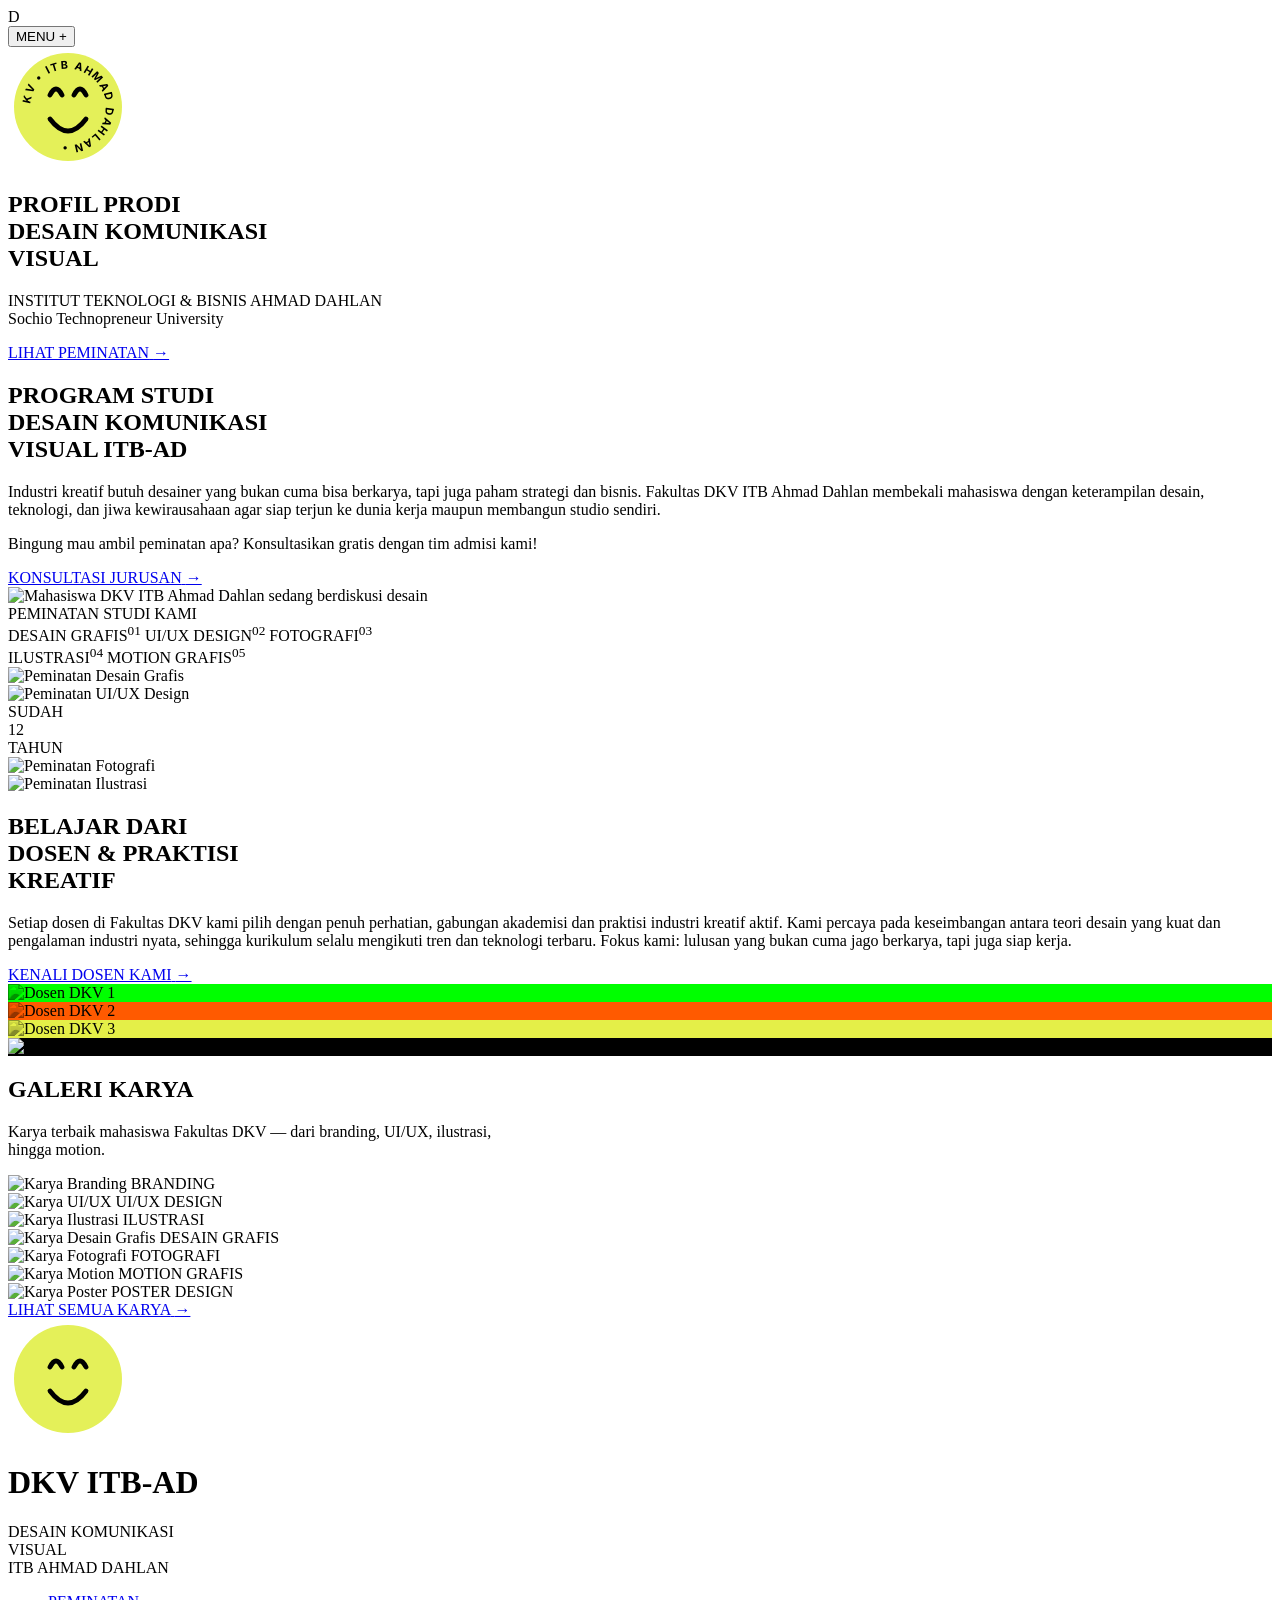
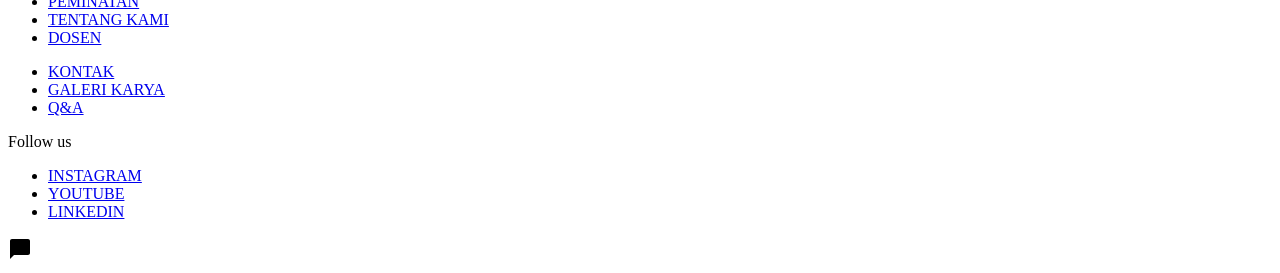
==== index.html @ f3ae0e92 "index.html" ====
<!DOCTYPE html>
<html lang="id">
<head>
  <meta charset="UTF-8">
  <meta name="viewport" content="width=device-width, initial-scale=1.0">
  <title>Fakultas DKV - ITB Ahmad Dahlan</title>
  <link rel="preconnect" href="https://fonts.googleapis.com">
  <link rel="preconnect" href="https://fonts.gstatic.com" crossorigin>
  <link href="https://fonts.googleapis.com/css2?family=Anton&family=Inter:wght@400;500;600;700&display=swap" rel="stylesheet">
  <link rel="stylesheet" href="style.css">
</head>
<body>

  <!-- NAVIGATION -->
  <nav class="nav">
    <div class="logo">
      <a href="index.html" class="r-mark" style="text-decoration:none;color:inherit;">D</a>
    </div>
    <button class="menu-btn">MENU +</button>
  </nav>
  

  <!-- HERO SECTION -->
  <section class="hero dark-bg">
    <div class="container relative">
      <!-- Spinning Badge -->
      <div class="badge-spin">
        <svg viewBox="0 0 100 100" width="120" height="120">
          <circle cx="50" cy="50" r="45" fill="#E4F059" />
          <path d="M 35 40 Q 40 30 45 40 M 65 40 Q 60 30 55 40 M 35 60 Q 50 80 65 60" stroke="#000" stroke-width="4" fill="none" stroke-linecap="round"/>
          <text x="50" y="50" font-size="9" text-anchor="middle" dominant-baseline="central" fill="#000" style="font-family: 'Inter'; font-weight: bold; letter-spacing: 2px;">
            <textPath href="#circlePath">FAKULTAS DKV • ITB AHMAD DAHLAN • </textPath>
          </text>
          <defs>
            <path id="circlePath" d="M 50, 50 m -35, 0 a 35,35 0 1,1 70,0 a 35,35 0 1,1 -70,0" />
          </defs>
        </svg>
      </div>

      <h1 class="hero-title">
        PROFIL PRODI<br>
        DESAIN KOMUNIKASI<br>
        <span class="outline-text">VISUAL</span>
      </h1>
      <p class="hero-subtitle">
        INSTITUT TEKNOLOGI &amp; BISNIS AHMAD DAHLAN<br>
        Sochio Technopreneur University
      </p>

      <a href="paket_layanan.html" class="btn btn-pill btn-orange mt-4">
        <span class="btn-text">LIHAT PEMINATAN</span>
        <span class="btn-icon">→</span>
      </a>
    </div>
  </section>

  <!-- ABOUT SECTION -->
  <section class="about light-bg">
    <div class="container grid-2">
      <div class="about-content">
        <h2 class="section-title">
          PROGRAM STUDI <span class="badge-inline"></span><br>
          DESAIN KOMUNIKASI<br>
          <span class="outline-text-dark">VISUAL ITB-AD</span>
        </h2>
        <p class="body-text">
          Industri kreatif butuh desainer yang bukan cuma bisa berkarya, tapi juga paham strategi dan bisnis. Fakultas DKV ITB Ahmad Dahlan membekali mahasiswa dengan keterampilan desain, teknologi, dan jiwa kewirausahaan agar siap terjun ke dunia kerja maupun membangun studio sendiri.
        </p>
        <p class="body-text">
          Bingung mau ambil peminatan apa? Konsultasikan gratis dengan tim admisi kami!
        </p>
        <a href="kontak.html" class="btn btn-pill btn-dark mt-2">
          <span class="btn-text">KONSULTASI JURUSAN</span>
          <span class="btn-icon btn-icon-orange">→</span>
        </a>
      </div>
      <div class="about-image">
        <div class="octagon-mask">
          <img src="https://images.unsplash.com/photo-1517245386807-bb43f82c33c4?ixlib=rb-4.0.3&auto=format&fit=crop&w=1000&q=80" alt="Mahasiswa DKV ITB Ahmad Dahlan sedang berdiskusi desain">
        </div>
      </div>
    </div>
  </section>

  <!-- TRAININGS SECTION -->
  <section class="trainings light-bg">
    <div class="container">
      <div class="eyebrow-center">PEMINATAN STUDI KAMI</div>
      <div class="typographic-cluster">
        <span class="word black">DESAIN GRAFIS<sup>01</sup></span>
        <span class="word grey">UI/UX DESIGN<sup>02</sup></span>
        <span class="word grey">FOTOGRAFI<sup>03</sup></span><br>
        <span class="word grey">ILUSTRASI<sup>04</sup></span>
        <span class="word grey">MOTION GRAFIS<sup>05</sup></span>
      </div>
      
      <div class="image-grid mt-4">
        <div class="img-card"><img src="https://images.unsplash.com/photo-1626785774573-4b799315345d?ixlib=rb-4.0.3&auto=format&fit=crop&w=600&q=80" alt="Peminatan Desain Grafis"></div>
        <div class="img-card"><img src="https://images.unsplash.com/photo-1559028012-481c04fa702d?ixlib=rb-4.0.3&auto=format&fit=crop&w=600&q=80" alt="Peminatan UI/UX Design"></div>
        <div class="img-card date-card">
          <div class="date-badge">SUDAH<br><span>12</span><br>TAHUN</div>
          <img src="https://images.unsplash.com/photo-1554048612-b6a482bc67e5?ixlib=rb-4.0.3&auto=format&fit=crop&w=600&q=80" alt="Peminatan Fotografi">
        </div>
        <div class="img-card"><img src="https://images.unsplash.com/photo-1561070791-2526d30994b5?ixlib=rb-4.0.3&auto=format&fit=crop&w=600&q=80" alt="Peminatan Ilustrasi"></div>
      </div>
    </div>
  </section>

  <!-- TEAM SECTION -->
  <section class="team light-bg pt-0">
    <div class="container grid-2 align-start mb-4">
      <h2 class="section-title massive">BELAJAR DARI<br>DOSEN & PRAKTISI<br>KREATIF</h2>
      <div class="team-text">
        <p class="body-text">
          Setiap dosen di Fakultas DKV kami pilih dengan penuh perhatian, gabungan akademisi dan praktisi industri kreatif aktif. Kami percaya pada keseimbangan antara teori desain yang kuat dan pengalaman industri nyata, sehingga kurikulum selalu mengikuti tren dan teknologi terbaru. Fokus kami: lulusan yang bukan cuma jago berkarya, tapi juga siap kerja.
        </p>
        <a href="tim.html" class="btn btn-pill btn-dark">
          <span class="btn-text">KENALI DOSEN KAMI</span>
          <span class="btn-icon btn-icon-orange">→</span>
        </a>
      </div>
    </div>
    
    <div class="team-grid">
      <div class="team-member" style="background-color: #00FF00;"><img src="https://images.unsplash.com/photo-1580489944761-15a19d654956?ixlib=rb-4.0.3&auto=format&fit=crop&w=500&q=80" style="mix-blend-mode: multiply; filter: grayscale(100%);" alt="Dosen DKV 1"></div>
      <div class="team-member" style="background-color: #FF5A00;"><img src="https://images.unsplash.com/photo-1573497019940-1c28c88b4f3e?ixlib=rb-4.0.3&auto=format&fit=crop&w=500&q=80" style="mix-blend-mode: multiply; filter: grayscale(100%);" alt="Dosen DKV 2"></div>
      <div class="team-member" style="background-color: #dfec24d5;"><img src="https://images.unsplash.com/photo-1580489944761-15a19d654956?ixlib=rb-4.0.3&auto=format&fit=crop&w=500&q=80&flip=h" style="mix-blend-mode: multiply; filter: grayscale(100%);" alt="Dosen DKV 3"></div>
      <div class="team-member" style="background-color: #000000;"><img src="https://images.unsplash.com/photo-1544005313-94ddf0286df2?ixlib=rb-4.0.3&auto=format&fit=crop&w=500&q=80" alt="Dosen DKV 4"></div>
    </div>
  </section>

  <!-- GALLERY SECTION -->
  <section class="gallery dark-bg pt-0">
    <div class="container">
      <h2 class="section-title massive text-center">GALERI <span class="outline-text">KARYA</span></h2>
      <p class="body-text text-center mx-auto mt-2" style="color: var(--grey-text); max-width: 520px;">
        Karya terbaik mahasiswa Fakultas DKV — dari branding, UI/UX, ilustrasi, hingga motion.
      </p>

      <div class="gallery-grid">
        <!-- Card 1 - Large -->
        <article class="gallery-card gallery-card--large">
          <img src="https://images.unsplash.com/photo-1561070791-2526d30994b5?ixlib=rb-4.0.3&auto=format&fit=crop&w=1000&q=80" alt="Karya Branding">
          <span class="gallery-badge">BRANDING</span>
        </article>

        <!-- Card 2 -->
        <article class="gallery-card">
          <img src="https://images.unsplash.com/photo-1559028012-481c04fa702d?ixlib=rb-4.0.3&auto=format&fit=crop&w=800&q=80" alt="Karya UI/UX">
          <span class="gallery-badge">UI/UX DESIGN</span>
        </article>

        <!-- Card 3 - Tall -->
        <article class="gallery-card gallery-card--tall">
          <img src="https://images.unsplash.com/photo-1618005182384-a83a8bd57fbe?ixlib=rb-4.0.3&auto=format&fit=crop&w=800&q=80" alt="Karya Ilustrasi">
          <span class="gallery-badge">ILUSTRASI</span>
        </article>

        <!-- Card 4 -->
        <article class="gallery-card">
          <img src="https://images.unsplash.com/photo-1626785774573-4b799315345d?ixlib=rb-4.0.3&auto=format&fit=crop&w=800&q=80" alt="Karya Desain Grafis">
          <span class="gallery-badge">DESAIN GRAFIS</span>
        </article>

        <!-- Card 5 - Wide -->
        <article class="gallery-card gallery-card--wide">
          <img src="https://images.unsplash.com/photo-1554048612-b6a482bc67e5?ixlib=rb-4.0.3&auto=format&fit=crop&w=1200&q=80" alt="Karya Fotografi">
          <span class="gallery-badge">FOTOGRAFI</span>
        </article>

        <!-- Card 6 -->
        <article class="gallery-card">
          <img src="https://images.unsplash.com/photo-1611532736597-de2d4265fba3?ixlib=rb-4.0.3&auto=format&fit=crop&w=800&q=80" alt="Karya Motion">
          <span class="gallery-badge">MOTION GRAFIS</span>
        </article>

        <!-- Card 7 -->
        <article class="gallery-card">
          <img src="https://images.unsplash.com/photo-1586717791821-3f44a563fa4c?ixlib=rb-4.0.3&auto=format&fit=crop&w=800&q=80" alt="Karya Poster">
          <span class="gallery-badge">POSTER DESIGN</span>
        </article>
      </div>

      <div class="text-center mt-4">
        <a href="galeri.html" class="btn btn-pill btn-orange">
          <span class="btn-text">LIHAT SEMUA KARYA</span>
          <span class="btn-icon">→</span>
        </a>
      </div>
    </div>
  </section>

  <!-- FOOTER -->
  <footer class="footer mesh-bg">
    <div class="container relative">
      <div class="badge-spin badge-footer">
        <svg viewBox="0 0 100 100" width="120" height="120">
          <circle cx="50" cy="50" r="45" fill="#E4F059" />
          <path d="M 35 40 Q 40 30 45 40 M 65 40 Q 60 30 55 40 M 35 60 Q 50 80 65 60" stroke="#000" stroke-width="4" fill="none" stroke-linecap="round"/>
        </svg>
      </div>
      <h1 class="footer-title">DKV ITB-AD</h1>
      
      <div class="footer-grid mt-4">
        <div>
          <div class="footer-brand">DESAIN KOMUNIKASI<br>VISUAL<br>ITB AHMAD DAHLAN</div>
        </div>
        <div>
          <ul class="footer-links">
            <li><a href="paket_layanan.html">PEMINATAN</a></li>
            <li><a href="tentang_kami.html">TENTANG KAMI</a></li>
            <li><a href="tim.html">DOSEN</a></li>
          </ul>
        </div>
        <div>
          <ul class="footer-links">
            <li><a href="kontak.html">KONTAK</a></li>
            <li><a href="galeri.html">GALERI KARYA</a></li>
            <li><a href="paket_layanan.html">Q&amp;A</a></li>
          </ul>
        </div>
        <div>
          <div class="footer-social-label">Follow us</div>
          <ul class="footer-links">
            <li><a href="https://instagram.com" target="_blank" rel="noopener">INSTAGRAM</a></li>
            <li><a href="https://youtube.com" target="_blank" rel="noopener">YOUTUBE</a></li>
            <li><a href="https://linkedin.com" target="_blank" rel="noopener">LINKEDIN</a></li>
          </ul>
        </div>
      </div>
    </div>
  </footer>

  <!-- Floating Chat Button -->
  <div class="chat-btn">
    <svg viewBox="0 0 24 24" width="24" height="24" fill="currentColor"><path d="M20 2H4C2.9 2 2 2.9 2 4V22L6 18H20C21.1 18 22 17.1 22 16V4C22 2.9 21.1 2 20 2Z"/></svg>
  </div>

  <script src="script.js"></script>
</body>
</html>
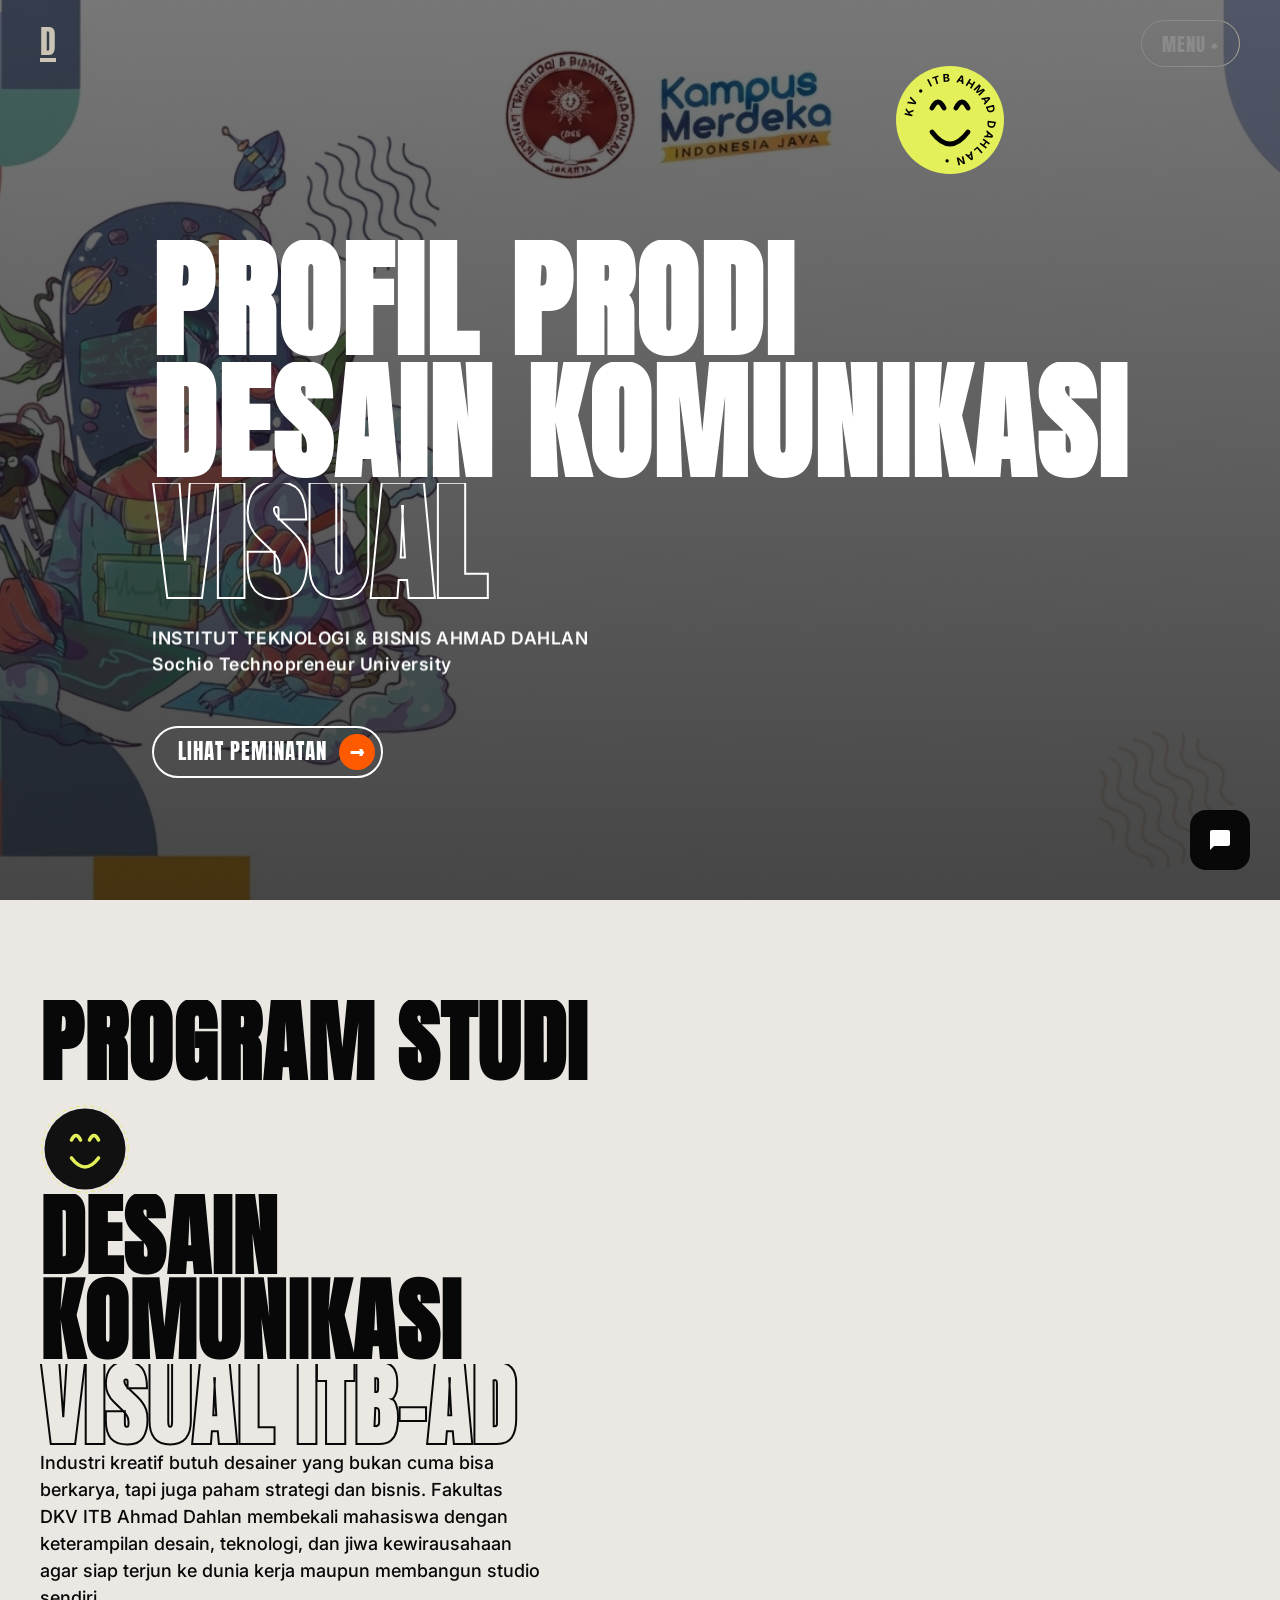
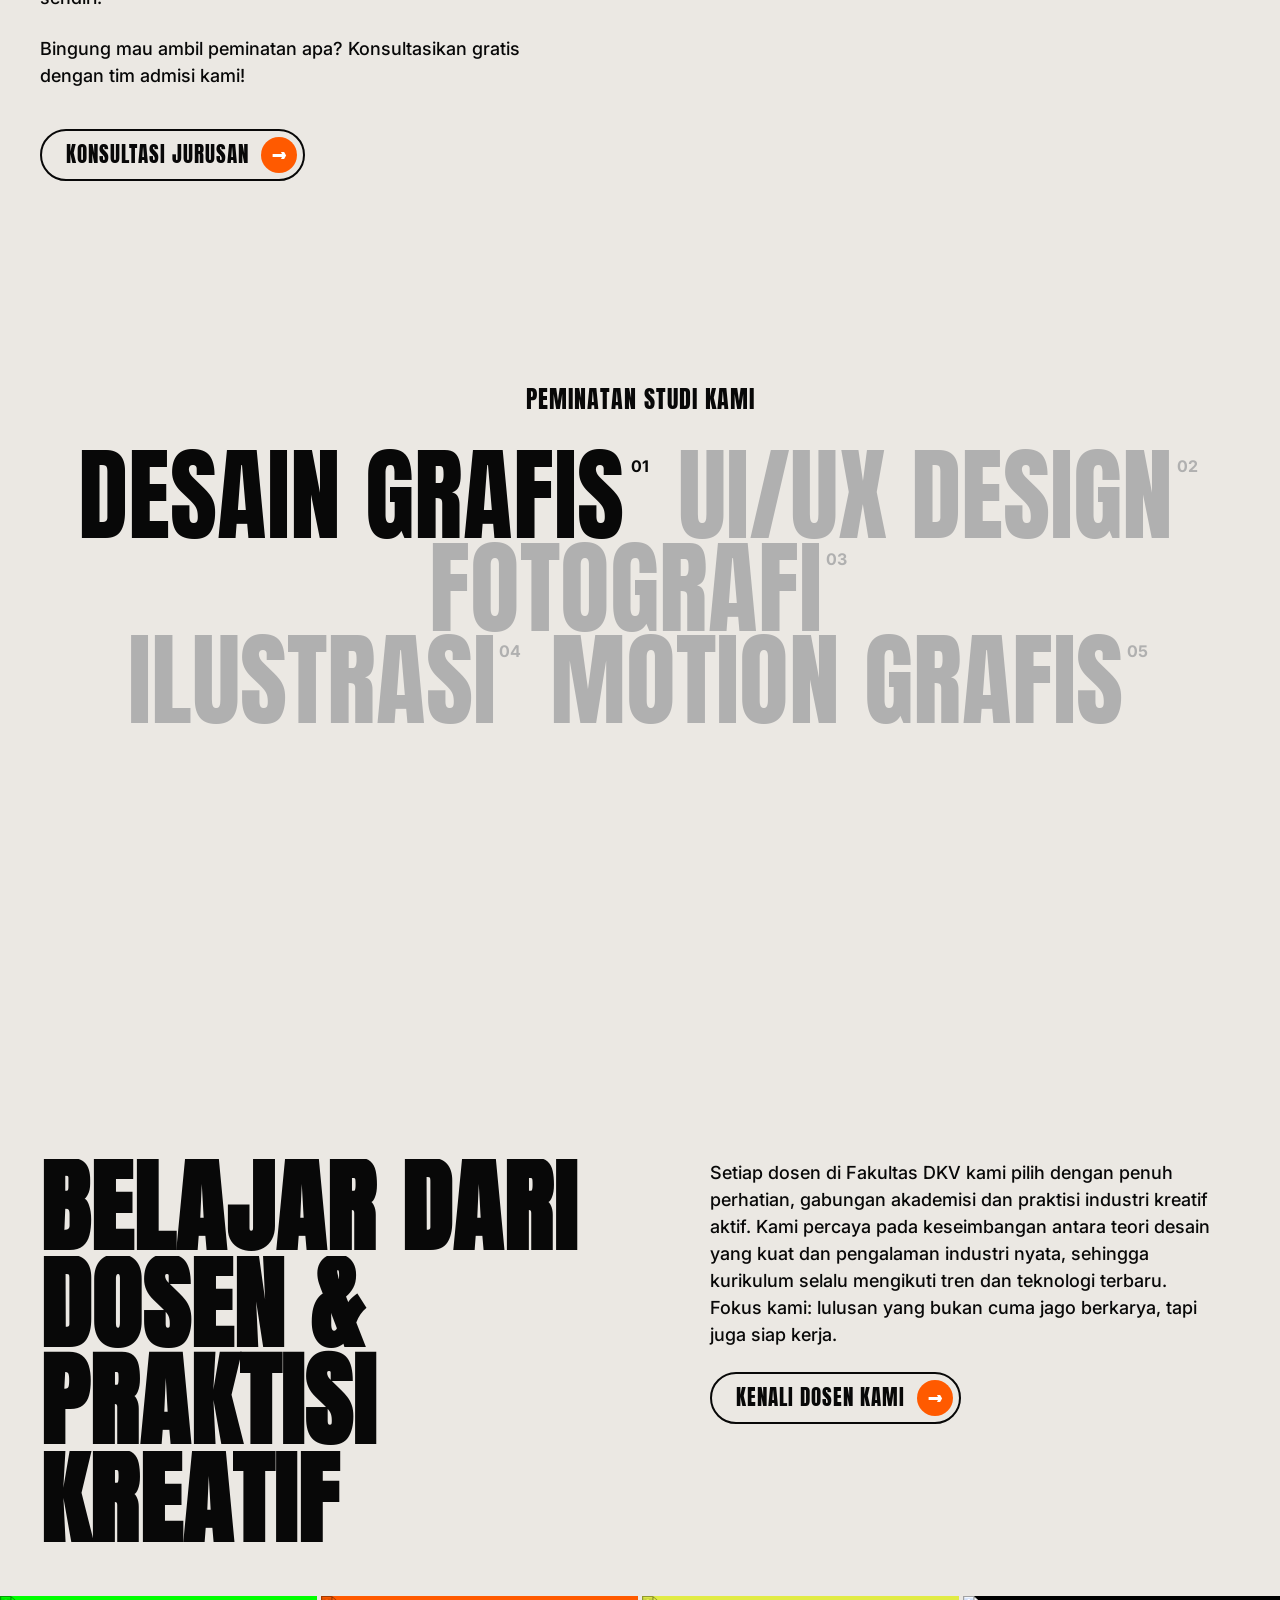
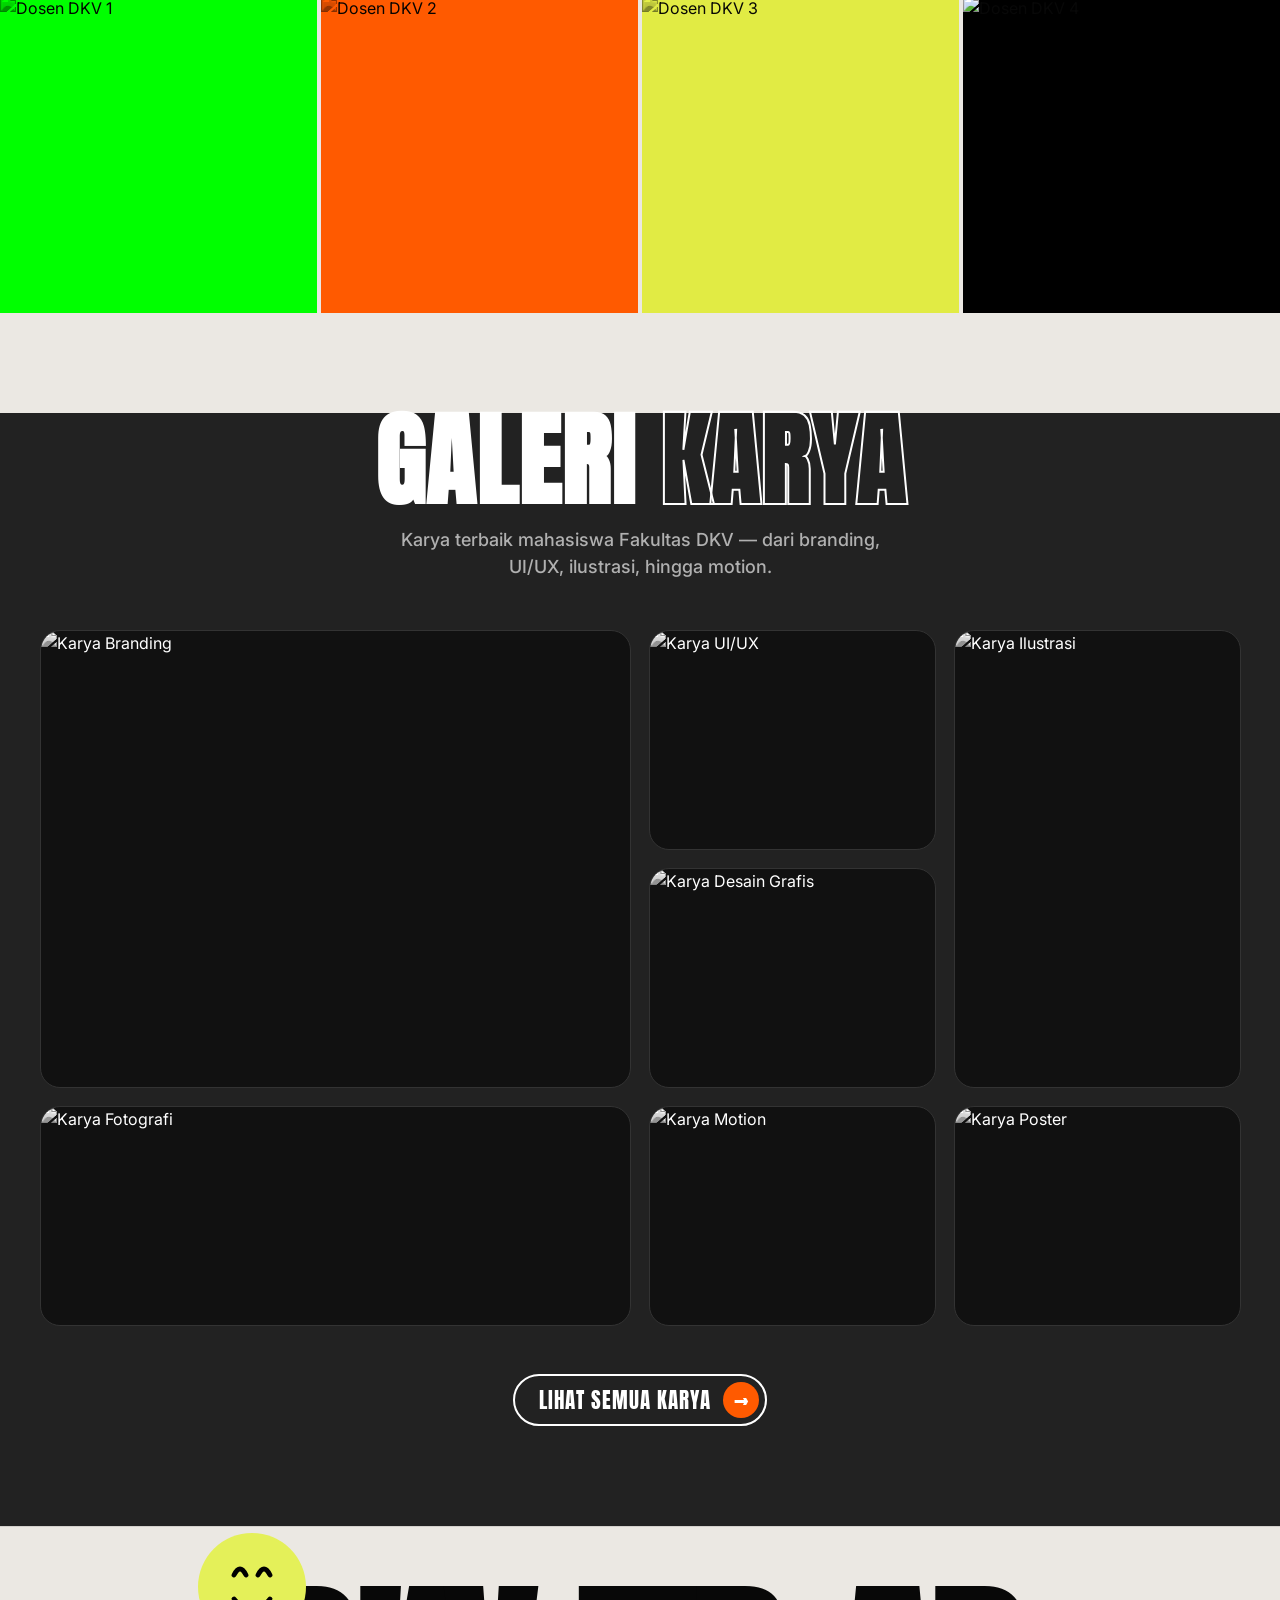
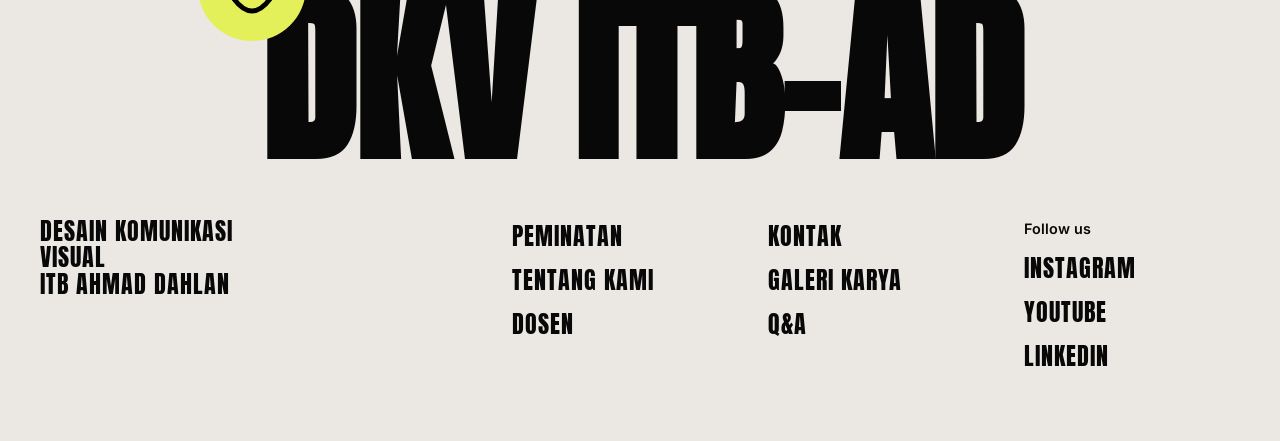
==== commit f89ed7b5: "index.html" ====
--- a/index.html
+++ b/index.html
@@ -38,10 +38,10 @@
       </div>
 
       <h1 class="hero-title">
-        PROFIL PRODI<br>
-        DESAIN KOMUNIKASI<br>
-        <span class="outline-text">VISUAL</span>
-      </h1>
+    PROFIL PRODI<br>
+    DESAIN KOMUNIKASI<br>
+    <span class="outline-text">VISUAL</span>
+</h1>
       <p class="hero-subtitle">
         INSTITUT TEKNOLOGI &amp; BISNIS AHMAD DAHLAN<br>
         Sochio Technopreneur University
--- a/style.css
+++ b/style.css
@@ -0,0 +1,500 @@
+/* ==========================================================================
+   CSS VARIABLES & RESET
+   ========================================================================== */
+:root {
+  --bg-light: #EBE8E3;
+  --bg-dark: #222222;
+  --black: #080808;
+  --white: #FFFFFF;
+  --orange: #FF5A00;
+  --grey-text: #B0B0B0;
+  
+  --font-display: 'Anton', impact, sans-serif;
+  --font-body: 'Inter', system-ui, sans-serif;
+}
+
+* {
+  box-sizing: border-box;
+  margin: 0;
+  padding: 0;
+}
+
+body {
+  font-family: var(--font-body);
+  background-color: var(--bg-light);
+  color: var(--black);
+  line-height: 1.5;
+  overflow-x: hidden;
+  -webkit-font-smoothing: antialiased;
+}
+
+a {
+  text-decoration: none;
+  color: inherit;
+}
+
+/* ==========================================================================
+   UTILITIES & LAYOUT
+   ========================================================================== */
+
+   .container {
+  max-width: 1400px;
+  margin: 0 auto;
+  padding: 0 40px;
+}
+
+.relative { position: relative; }
+.text-center { text-align: center; }
+.mx-auto { margin-left: auto; margin-right: auto; }
+.mt-2 { margin-top: 1rem; }
+.mt-4 { margin-top: 3rem; }
+.mb-4 { margin-bottom: 3rem; }
+.mb-5 { margin-bottom: 5rem; }
+.pt-0 { padding-top: 0 !important; }
+
+.dark-bg { background-color: var(--bg-dark); color: var(--white); }
+.light-bg { background-color: var(--bg-light); color: var(--black); }
+
+.hero.dark-bg {
+  background-image: linear-gradient(180deg, rgba(8,8,8,0.55) 0%, rgba(8,8,8,0.75) 100%), url('aset/page1.png');
+  background-size: cover;
+  background-position: center;
+  background-repeat: no-repeat;
+  position: relative;
+  min-height: 100vh;
+  display: flex;
+  align-items: flex-start;
+}
+
+.hero .container {
+  padding-top: 140px;
+}
+
+section { padding: 100px 0; }
+
+.grid-2 {
+  display: grid;
+  grid-template-columns: 1fr 1fr;
+  gap: 60px;
+  align-items: center;
+}
+.align-start { align-items: start; }
+
+/* ==========================================================================
+   TYPOGRAPHY
+   ========================================================================== */
+.hero-title, .section-title, .footer-title {
+  font-family: var(--font-display);
+  text-transform: uppercase;
+  line-height: 0.95;
+  margin: 0;
+}
+
+.hero-title {
+  font-size: clamp(4rem, 10vw, 9rem);
+  letter-spacing: 2px;
+}
+
+.hero-subtitle {
+  font-family: var(--font-body);
+  font-weight: 600;
+  font-size: 1.1rem;
+  letter-spacing: 0.5px;
+  margin-top: 1.25rem;
+  max-width: 550px;
+  color: var(--white);
+  opacity: 0.9;
+}
+
+.section-title {
+  font-size: clamp(3rem, 7vw, 6.5rem);
+  letter-spacing: 1px;
+}
+.section-title.massive { font-size: clamp(3.5rem, 8vw, 7.5rem); }
+
+.outline-text {
+  color: transparent;
+  -webkit-text-stroke: 2px var(--white);
+}
+
+.outline-text-dark {
+  color: transparent;
+  -webkit-text-stroke: 2px var(--black);
+}
+
+.body-text {
+  font-size: 1.125rem;
+  font-weight: 500;
+  margin-bottom: 1.5rem;
+  max-width: 500px;
+}
+
+/* ==========================================================================
+   NAVIGATION
+   ========================================================================== */
+.nav {
+  position: fixed;
+  top: 0; left: 0; right: 0;
+  padding: 20px 40px;
+  display: flex;
+  justify-content: space-between;
+  align-items: center;
+  z-index: 100;
+  mix-blend-mode: difference;
+  color: white;
+}
+
+.r-mark {
+  font-family: var(--font-display);
+  font-size: 2rem;
+  border-bottom: 4px solid white;
+  line-height: 1;
+  display: inline-block;
+}
+
+.menu-btn {
+  background: transparent;
+  border: 1px solid white;
+  color: white;
+  border-radius: 50px;
+  padding: 8px 20px;
+  font-family: var(--font-display);
+  font-size: 1.2rem;
+  cursor: pointer;
+  letter-spacing: 1px;
+  transition: 0.3s ease;
+}
+.menu-btn:hover { background: white; color: black; }
+
+/* ==========================================================================
+   BUTTONS
+   ========================================================================== */
+.btn-pill {
+  display: inline-flex;
+  align-items: center;
+  gap: 12px;
+  border: 2px solid;
+  border-radius: 50px;
+  padding: 6px 6px 6px 24px;
+  font-family: var(--font-display);
+  font-size: 1.3rem;
+  letter-spacing: 1px;
+  transition: transform 0.3s ease;
+}
+.btn-pill:hover { transform: scale(1.05); }
+
+.btn-orange { border-color: var(--white); color: var(--white); }
+.btn-orange .btn-icon { background-color: var(--orange); border-radius: 50%; width: 36px; height: 36px; display: flex; align-items: center; justify-content: center; color: white;}
+
+.btn-dark { border-color: var(--black); color: var(--black); }
+.btn-dark .btn-icon-orange { background-color: var(--orange); border-radius: 50%; width: 36px; height: 36px; display: flex; align-items: center; justify-content: center; color: white;}
+
+/* ==========================================================================
+   SPECIFIC ELEMENTS (Masks, Badges, Inline Pill)
+   ========================================================================== */
+.inline-img-pill {
+  display: inline-block;
+  width: 250px;
+  height: clamp(60px, 8vw, 110px);
+  background-image: url('https://images.unsplash.com/photo-1522071820081-009f0129c71c?ixlib=rb-4.0.3&auto=format&fit=crop&w=600&q=80');
+  background-size: cover;
+  background-position: center;
+  border-radius: 100px;
+  vertical-align: middle;
+  margin: 0 15px;
+}
+
+.badge-inline {
+  display: inline-block;
+  width: clamp(60px, 8vw, 90px);
+  height: clamp(60px, 8vw, 90px);
+  background-image: url('data:image/svg+xml;utf8,<svg xmlns="http://www.w3.org/2000/svg" viewBox="0 0 100 100"><circle cx="50" cy="50" r="45" fill="%23111" /><path d="M 35 40 Q 40 30 45 40 M 65 40 Q 60 30 55 40 M 35 60 Q 50 80 65 60" stroke="%23E4F059" stroke-width="4" fill="none" stroke-linecap="round"/><circle cx="50" cy="50" r="48" fill="none" stroke="%23E4F059" stroke-width="1" stroke-dasharray="4"/></svg>');
+  background-size: cover;
+  vertical-align: text-bottom;
+}
+
+.badge-spin {
+  position: absolute;
+  top: -40px;
+  right: 15%;
+  animation: spin 10s linear infinite;
+  z-index: 10;
+}
+.badge-footer { top: -60px; left: 15%; right: auto; }
+
+@keyframes spin { 100% { transform: rotate(360deg); } }
+
+.octagon-mask {
+  width: 100%;
+  aspect-ratio: 1;
+  clip-path: polygon(30% 0%, 70% 0%, 100% 30%, 100% 70%, 70% 100%, 30% 100%, 0% 70%, 0% 30%);
+}
+.octagon-mask img { width: 100%; height: 100%; object-fit: cover; }
+
+/* ==========================================================================
+   TRAININGS TYPOGRAPHY CLUSTER
+   ========================================================================== */
+.eyebrow-center {
+  text-align: center;
+  font-family: var(--font-display);
+  font-size: 1.5rem;
+  letter-spacing: 1px;
+  margin-bottom: 2rem;
+}
+
+.typographic-cluster {
+  text-align: center;
+  font-family: var(--font-display);
+  font-size: clamp(3rem, 8vw, 7.5rem);
+  line-height: 0.9;
+}
+.typographic-cluster .word { position: relative; margin-right: 30px; display: inline-block; }
+.typographic-cluster .word sup {
+  font-family: var(--font-body); font-weight: bold; font-size: 1rem;
+  position: absolute; top: 10px; right: -25px;
+}
+.typographic-cluster .black { color: var(--black); }
+.typographic-cluster .grey { color: var(--grey-text); }
+
+.image-grid { display: grid; grid-template-columns: repeat(auto-fit, minmax(150px, 1fr)); gap: 20px; }
+.img-card { aspect-ratio: 1; overflow: hidden; position: relative; }
+.img-card img { width: 100%; height: 100%; object-fit: cover; display: block; }
+.date-card::before {
+  content: ""; position: absolute; top: 0; left: 0;
+  width: clamp(56px, 28%, 80px); height: clamp(70px, 30%, 100px);
+  background: rgba(0,0,0,0.7); z-index: 1;
+}
+.date-badge {
+  position: absolute; top: 10px; left: 10px; z-index: 2;
+  color: white; font-family: var(--font-display); text-align: center; line-height: 1;
+  font-size: clamp(0.85rem, 3vw, 1.2rem);
+}
+.date-badge span { font-size: clamp(1.6rem, 6vw, 2.5rem); display: block; margin: -2px 0; }
+
+/* ==========================================================================
+   TEAM SECTION
+   ========================================================================== */
+.team-text { padding-left: 40px; }
+.team-grid {
+  display: grid;
+  grid-template-columns: repeat(auto-fit, minmax(150px, 1fr));
+  gap: 4px;
+}
+.team-member {
+  overflow: hidden;
+  position: relative;
+  aspect-ratio: 1 / 1;
+}
+.team-member img {
+  width: 100%;
+  height: 100%;
+  object-fit: cover;
+  display: block;
+}
+
+/* ==========================================================================
+   GALLERY SECTION (Bento Grid)
+   ========================================================================== */
+.gallery {
+  padding-bottom: 100px;
+}
+
+.gallery-grid {
+  display: grid;
+  grid-template-columns: repeat(4, 1fr);
+  grid-auto-rows: 220px;
+  gap: 18px;
+  margin-top: 50px;
+}
+
+.gallery-card {
+  position: relative;
+  border-radius: 20px;
+  overflow: hidden;
+  border: 1px solid #333;
+  background: #111;
+  cursor: pointer;
+}
+
+.gallery-card img {
+  width: 100%;
+  height: 100%;
+  object-fit: cover;
+  display: block;
+  filter: grayscale(100%);
+  transition: filter 0.45s ease, transform 0.45s ease;
+}
+
+.gallery-card:hover img {
+  filter: grayscale(0%);
+  transform: scale(1.05);
+}
+
+.gallery-badge {
+  position: absolute;
+  top: 16px;
+  left: 16px;
+  background: var(--orange);
+  color: var(--black);
+  font-family: var(--font-display);
+  font-size: 0.95rem;
+  letter-spacing: 1px;
+  padding: 8px 14px;
+  border-radius: 50px;
+  opacity: 0;
+  transform: translateY(-8px);
+  transition: opacity 0.3s ease, transform 0.3s ease;
+  z-index: 2;
+  pointer-events: none;
+}
+
+.gallery-card:hover .gallery-badge {
+  opacity: 1;
+  transform: translateY(0);
+}
+
+.gallery-card--large {
+  grid-column: span 2;
+  grid-row: span 2;
+}
+
+.gallery-card--wide {
+  grid-column: span 2;
+}
+
+.gallery-card--tall {
+  grid-row: span 2;
+}
+
+@media (max-width: 1024px) {
+  .gallery-grid {
+    grid-template-columns: repeat(2, 1fr);
+    grid-auto-rows: 200px;
+  }
+
+  .gallery-card--large {
+    grid-column: span 2;
+    grid-row: span 2;
+  }
+
+  .gallery-card--wide {
+    grid-column: span 2;
+  }
+
+  .gallery-card--tall {
+    grid-row: span 2;
+  }
+}
+
+@media (max-width: 600px) {
+  .gallery-grid {
+    grid-template-columns: 1fr;
+    grid-auto-rows: 260px;
+    gap: 14px;
+  }
+
+  .gallery-card--large,
+  .gallery-card--wide,
+  .gallery-card--tall {
+    grid-column: span 1;
+    grid-row: span 1;
+  }
+}
+/* ==========================================================================
+   FOOTER
+   ========================================================================== */
+.footer { padding-bottom: 60px; border-top: 1px solid rgba(0,0,0,0.1); }
+.footer-title {
+  font-size: clamp(4rem, 15vw, 14rem);
+  text-align: center;
+  margin-top: 60px;
+  letter-spacing: -2px;
+}
+.footer-grid { display: grid; grid-template-columns: 2fr 1fr 1fr 1fr; gap: 40px; }
+.footer-brand { font-family: var(--font-display); font-size: 1.5rem; line-height: 1.1; letter-spacing: 1px; }
+.footer-links { list-style: none; font-family: var(--font-display); font-size: 1.5rem; letter-spacing: 1px;}
+.footer-links li { margin-bottom: 8px; }
+.footer-links a:hover { color: var(--orange); }
+.footer-social-label { font-size: 0.9rem; font-weight: 600; margin-bottom: 10px; }
+
+/* ==========================================================================
+   FLOATING CHAT
+   ========================================================================== */
+.chat-btn {
+  position: fixed;
+  bottom: 30px; right: 30px;
+  background: var(--black); color: var(--white);
+  width: 60px; height: 60px; border-radius: 16px;
+  display: flex; align-items: center; justify-content: center;
+  cursor: pointer; z-index: 99; transition: 0.3s;
+}
+.chat-btn:hover { background: var(--orange); }
+
+/* ==========================================================================
+   RESPONSIVE
+   ========================================================================== */
+@media (max-width: 1024px) {
+  .grid-2 { grid-template-columns: 1fr; }
+  
+  .masonry-layout { 
+    flex-wrap: wrap; 
+  }
+  .masonry-column { 
+    min-width: 45%; 
+  }
+  .masonry-column.staggered { 
+    margin-top: 0;
+  }
+
+  .footer-grid { grid-template-columns: 1fr 1fr; }
+  .badge-spin { right: 5%; }
+  .team-text { padding-left: 0; }
+  .inline-img-pill { width: 150px; }
+}
+
+@media (max-width: 600px) {
+  .footer-grid { grid-template-columns: 1fr; }
+  
+  .masonry-layout { 
+    flex-direction: column; 
+  }
+  .masonry-column { 
+    min-width: 100%; 
+  }
+  
+  .badge-spin { display: none; }
+  section { padding: 60px 0; }
+}
+
+/* ==========================================================================
+   GLOBAL RESPONSIVE ENHANCEMENTS
+   Memastikan seluruh halaman tetap rapi di ukuran layar mana pun,
+   dari HP kecil (320px) sampai desktop lebar.
+   ========================================================================== */
+
+/* Cegah elemen mana pun memaksa scroll horizontal */
+html { overflow-x: hidden; width: 100%; }
+img, svg, video, iframe { max-width: 100%; height: auto; }
+.gallery-card img, .team-img, .team-member img, .octagon-mask img,
+.editorial-img, .img-card img { height: 100%; } /* pertahankan crop pada elemen yang memang butuh height:100% */
+
+/* Container & nav menyesuaikan padding di layar sempit */
+@media (max-width: 768px) {
+  .container { padding: 0 24px; }
+  .nav { padding: 16px 24px; }
+  .hero .container { padding-top: 110px; }
+}
+
+@media (max-width: 480px) {
+  .container { padding: 0 18px; }
+  .nav { padding: 14px 18px; }
+  .r-mark { font-size: 1.6rem; }
+  .menu-btn { font-size: 1rem; padding: 7px 16px; }
+  .hero .container { padding-top: 100px; }
+  .hero-subtitle { font-size: 1rem; }
+  .btn-pill { font-size: 1.05rem; padding: 5px 5px 5px 18px; }
+  .btn-pill .btn-icon, .btn-pill .btn-icon-orange { width: 32px; height: 32px; }
+  section { padding: 48px 0; }
+  .typographic-cluster .word { margin-right: 14px; }
+  .footer-title { letter-spacing: -1px; }
+}
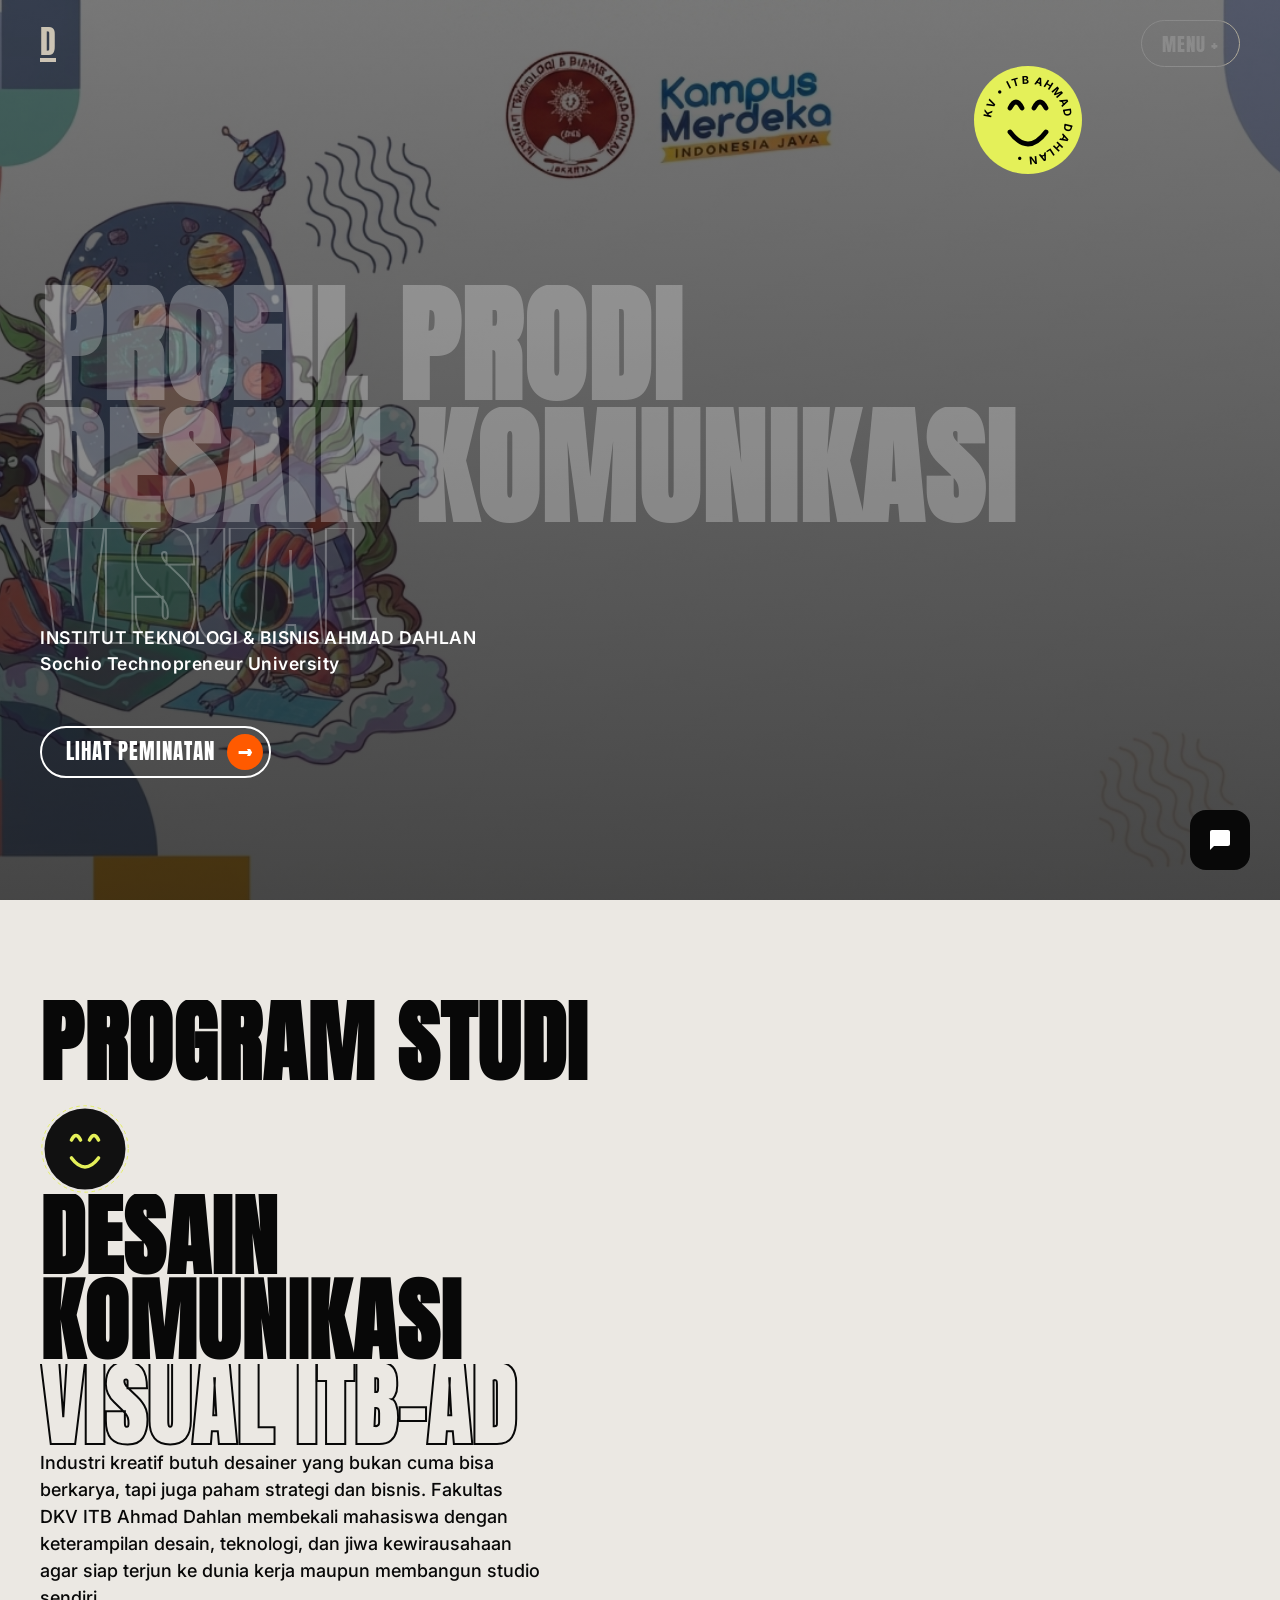
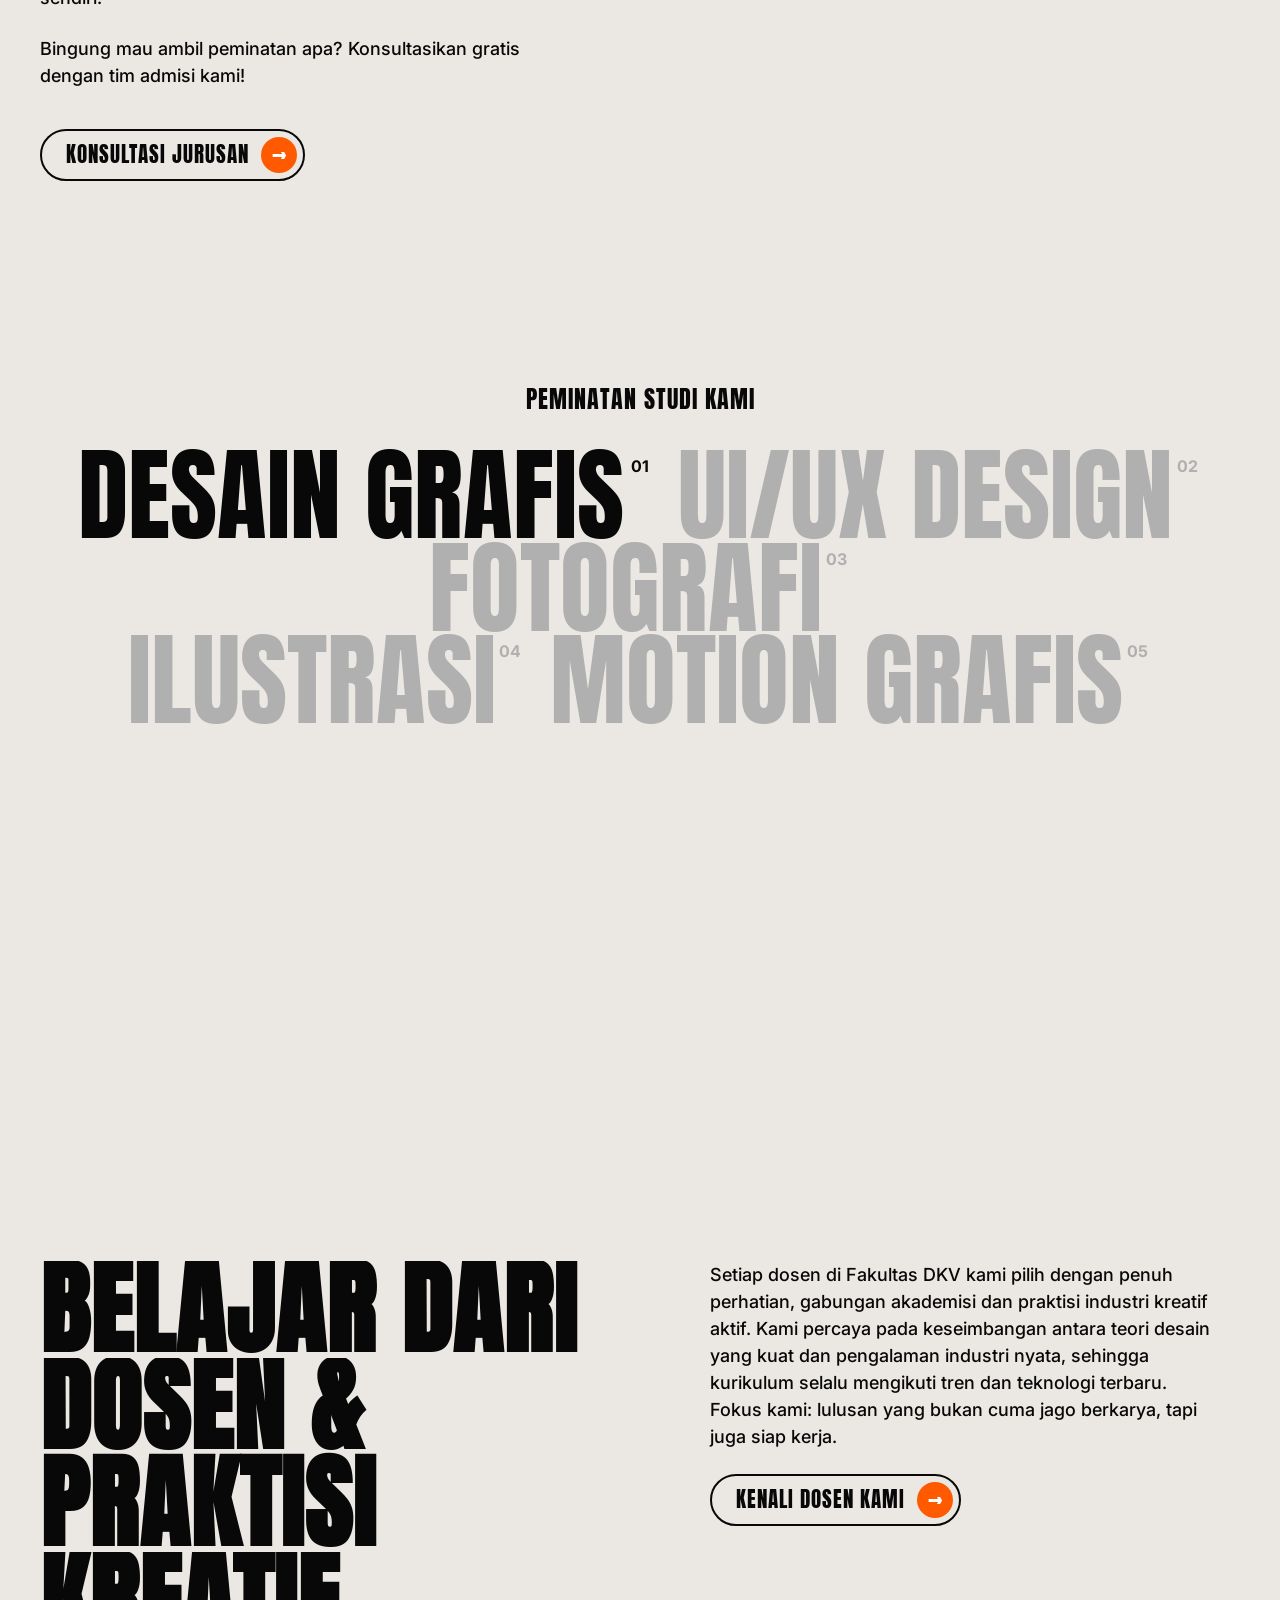
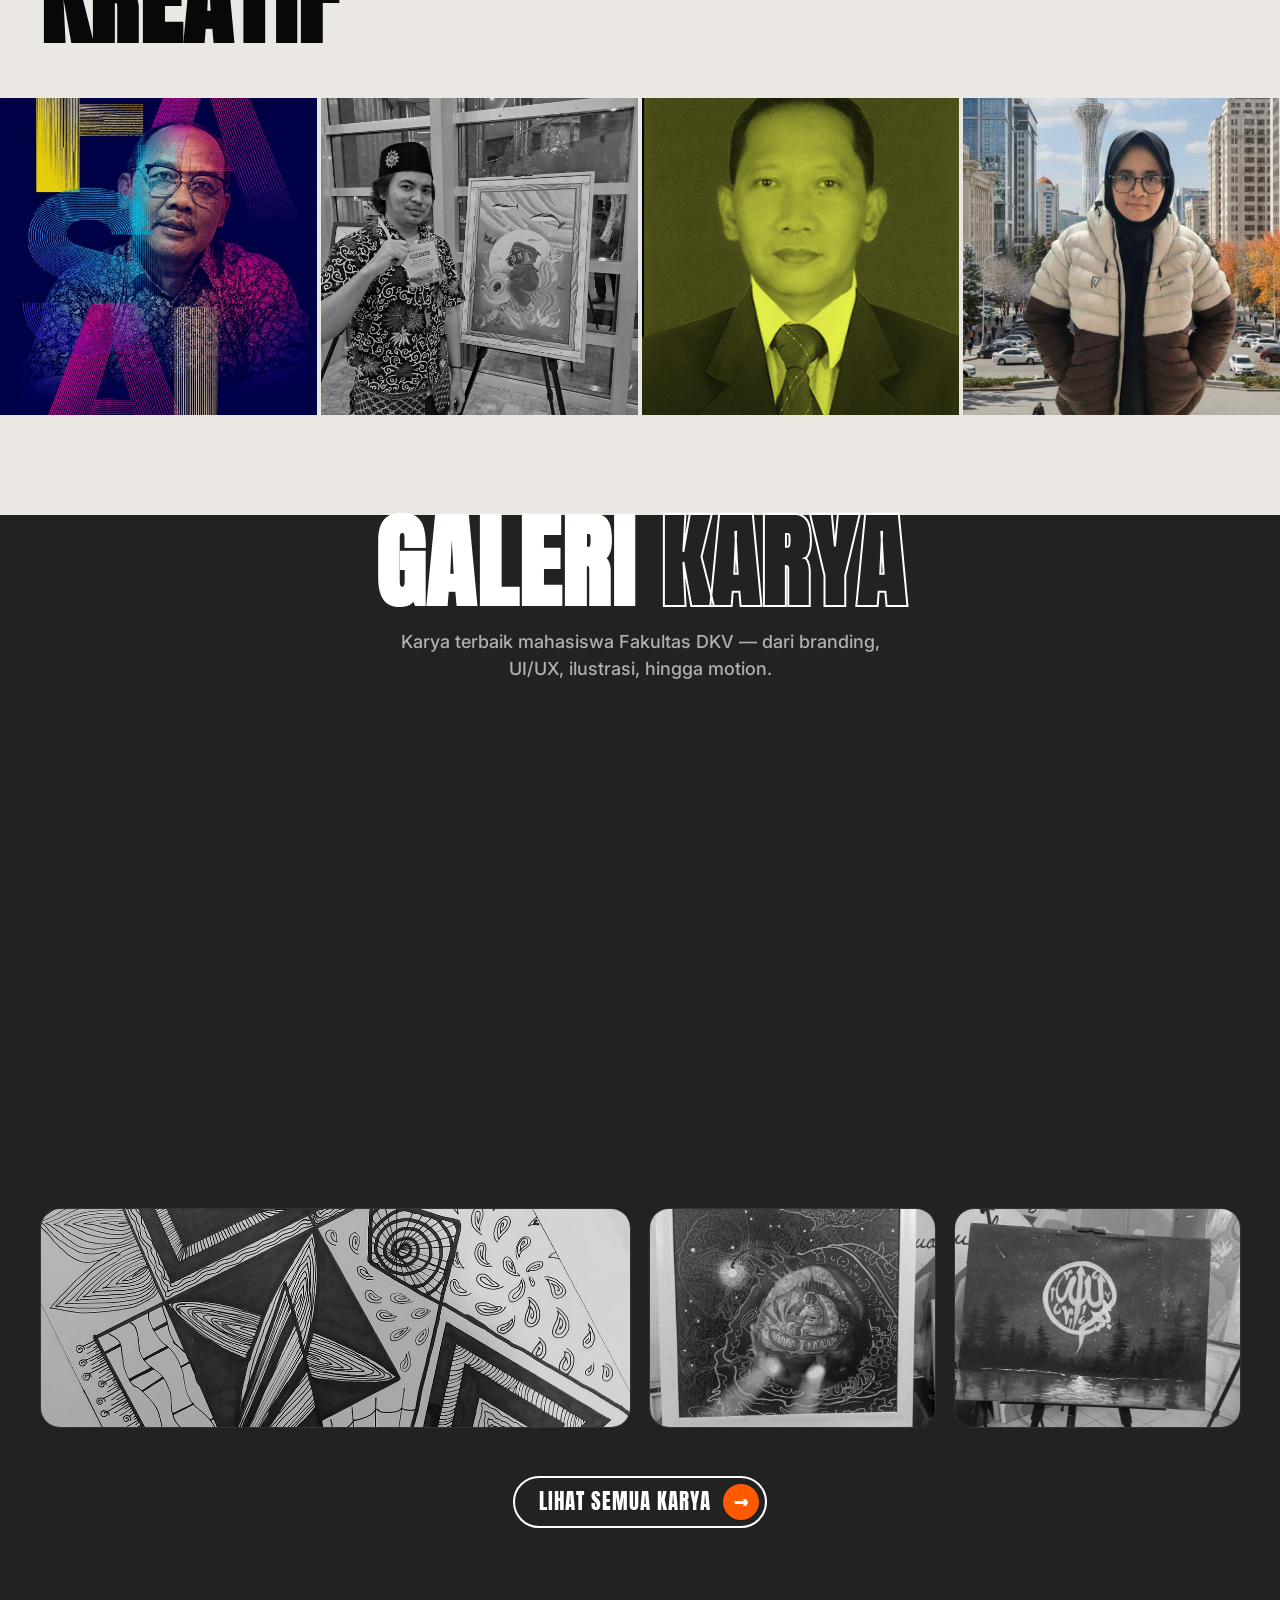
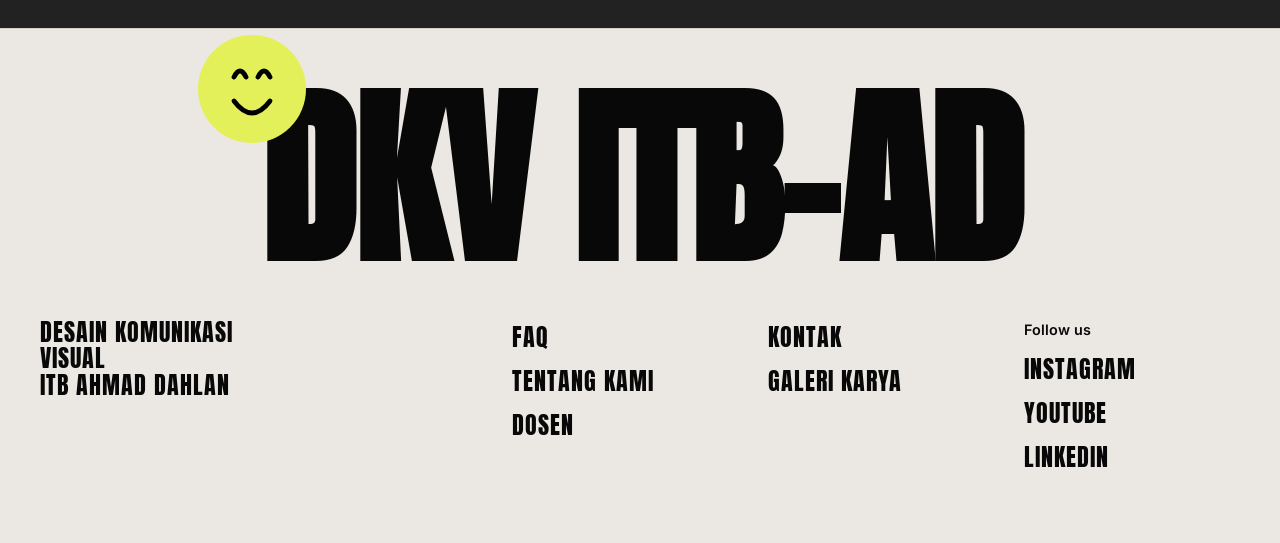
==== commit 535cebe1: "index.html" ====
--- a/index.html
+++ b/index.html
@@ -47,7 +47,7 @@
         Sochio Technopreneur University
       </p>
 
-      <a href="paket_layanan.html" class="btn btn-pill btn-orange mt-4">
+      <a href="faq.html" class="btn btn-pill btn-orange mt-4">
         <span class="btn-text">LIHAT PEMINATAN</span>
         <span class="btn-icon">→</span>
       </a>
@@ -95,7 +95,7 @@
       </div>
       
       <div class="image-grid mt-4">
-        <div class="img-card"><img src="https://images.unsplash.com/photo-1626785774573-4b799315345d?ixlib=rb-4.0.3&auto=format&fit=crop&w=600&q=80" alt="Peminatan Desain Grafis"></div>
+        <div class="img-card"><img src="
         <div class="img-card"><img src="https://images.unsplash.com/photo-1559028012-481c04fa702d?ixlib=rb-4.0.3&auto=format&fit=crop&w=600&q=80" alt="Peminatan UI/UX Design"></div>
         <div class="img-card date-card">
           <div class="date-badge">SUDAH<br><span>12</span><br>TAHUN</div>
@@ -122,10 +122,10 @@
     </div>
     
     <div class="team-grid">
-      <div class="team-member" style="background-color: #00FF00;"><img src="https://images.unsplash.com/photo-1580489944761-15a19d654956?ixlib=rb-4.0.3&auto=format&fit=crop&w=500&q=80" style="mix-blend-mode: multiply; filter: grayscale(100%);" alt="Dosen DKV 1"></div>
-      <div class="team-member" style="background-color: #FF5A00;"><img src="https://images.unsplash.com/photo-1573497019940-1c28c88b4f3e?ixlib=rb-4.0.3&auto=format&fit=crop&w=500&q=80" style="mix-blend-mode: multiply; filter: grayscale(100%);" alt="Dosen DKV 2"></div>
-      <div class="team-member" style="background-color: #dfec24d5;"><img src="https://images.unsplash.com/photo-1580489944761-15a19d654956?ixlib=rb-4.0.3&auto=format&fit=crop&w=500&q=80&flip=h" style="mix-blend-mode: multiply; filter: grayscale(100%);" alt="Dosen DKV 3"></div>
-      <div class="team-member" style="background-color: #000000;"><img src="https://images.unsplash.com/photo-1544005313-94ddf0286df2?ixlib=rb-4.0.3&auto=format&fit=crop&w=500&q=80" alt="Dosen DKV 4"></div>
+      <div class="team-member" style="background-color: #00FF00;"><img src="aset/dosen1.jpeg" alt="Dosen DKV 1"></div>
+      <div class="team-member" style="background-color: #dfd3d350;"><img src="aset/dosen2.jpeg" style="mix-blend-mode: multiply; filter: grayscale(100%);" alt="Dosen DKV 2"></div>
+      <div class="team-member" style="background-color: #dfec24d5;"><img src="aset/dosen3.jpeg" style="mix-blend-mode: multiply; filter: grayscale(100%);" alt="Dosen DKV 3"></div>
+      <div class="team-member" style="background-color: #000000;"><img src="aset/dosen4.jpeg" alt="Dosen DKV 4"></div>
     </div>
   </section>
 
@@ -140,44 +140,44 @@
       <div class="gallery-grid">
         <!-- Card 1 - Large -->
         <article class="gallery-card gallery-card--large">
-          <img src="https://images.unsplash.com/photo-1561070791-2526d30994b5?ixlib=rb-4.0.3&auto=format&fit=crop&w=1000&q=80" alt="Karya Branding">
-          <span class="gallery-badge">BRANDING</span>
+          <img src="aset/galeri1.jpg" alt="Karya Branding">
+          <span class="gallery-badge">BATIK</span>
         </article>
 
         <!-- Card 2 -->
         <article class="gallery-card">
-          <img src="https://images.unsplash.com/photo-1559028012-481c04fa702d?ixlib=rb-4.0.3&auto=format&fit=crop&w=800&q=80" alt="Karya UI/UX">
-          <span class="gallery-badge">UI/UX DESIGN</span>
+          <img src="aset/galeri9.jpeg" alt="Karya UI/UX">
+          <span class="gallery-badge">KALIGRAFI</span>
         </article>
 
         <!-- Card 3 - Tall -->
         <article class="gallery-card gallery-card--tall">
-          <img src="https://images.unsplash.com/photo-1618005182384-a83a8bd57fbe?ixlib=rb-4.0.3&auto=format&fit=crop&w=800&q=80" alt="Karya Ilustrasi">
-          <span class="gallery-badge">ILUSTRASI</span>
+          <img src="aset/galeri4.jpeg" alt="Karya Ilustrasi">
+          <span class="gallery-badge">ABSTRAK GEOMETRIS</span>
         </article>
 
         <!-- Card 4 -->
         <article class="gallery-card">
-          <img src="https://images.unsplash.com/photo-1626785774573-4b799315345d?ixlib=rb-4.0.3&auto=format&fit=crop&w=800&q=80" alt="Karya Desain Grafis">
-          <span class="gallery-badge">DESAIN GRAFIS</span>
+          <img src="aset/galeri5.jpeg" alt="Karya Desain Grafis">
+          <span class="gallery-badge">ABSTRAK GEOMETRIS</span>
         </article>
 
         <!-- Card 5 - Wide -->
         <article class="gallery-card gallery-card--wide">
-          <img src="https://images.unsplash.com/photo-1554048612-b6a482bc67e5?ixlib=rb-4.0.3&auto=format&fit=crop&w=1200&q=80" alt="Karya Fotografi">
-          <span class="gallery-badge">FOTOGRAFI</span>
+          <img src="aset/galeri6.jpeg" alt="Karya Fotografi">
+          <span class="gallery-badge">BATIK</span>
         </article>
 
         <!-- Card 6 -->
         <article class="gallery-card">
-          <img src="https://images.unsplash.com/photo-1611532736597-de2d4265fba3?ixlib=rb-4.0.3&auto=format&fit=crop&w=800&q=80" alt="Karya Motion">
-          <span class="gallery-badge">MOTION GRAFIS</span>
+          <img src="aset/galeri7.jpeg" alt="Karya Motion">
+          <span class="gallery-badge">SURIALISME</span>
         </article>
 
         <!-- Card 7 -->
         <article class="gallery-card">
-          <img src="https://images.unsplash.com/photo-1586717791821-3f44a563fa4c?ixlib=rb-4.0.3&auto=format&fit=crop&w=800&q=80" alt="Karya Poster">
-          <span class="gallery-badge">POSTER DESIGN</span>
+          <img src="aset/galeri8.jpeg" alt="Karya Poster">
+          <span class="gallery-badge">KALIGRAFI</span>
         </article>
       </div>
 
@@ -207,7 +207,7 @@
         </div>
         <div>
           <ul class="footer-links">
-            <li><a href="paket_layanan.html">PEMINATAN</a></li>
+            <li><a href="faq.html">FAQ</a></li>
             <li><a href="tentang_kami.html">TENTANG KAMI</a></li>
             <li><a href="tim.html">DOSEN</a></li>
           </ul>
@@ -216,7 +216,7 @@
           <ul class="footer-links">
             <li><a href="kontak.html">KONTAK</a></li>
             <li><a href="galeri.html">GALERI KARYA</a></li>
-            <li><a href="paket_layanan.html">Q&amp;A</a></li>
+            
           </ul>
         </div>
         <div>
--- a/style.css
+++ b/style.css
@@ -37,15 +37,29 @@
    UTILITIES & LAYOUT
    ========================================================================== */
 
-   .container {
+.container {
   max-width: 1400px;
   margin: 0 auto;
   padding: 0 40px;
+  width: 100%;
+}
+
+img {
+  max-width: 100%;
+  height: auto;
+}
+
+.mesh-bg {
+  background-color: var(--bg-light);
+}
+
+.mx-auto {
+  margin-left: auto;
+  margin-right: auto;
 }
 
 .relative { position: relative; }
 .text-center { text-align: center; }
-.mx-auto { margin-left: auto; margin-right: auto; }
 .mt-2 { margin-top: 1rem; }
 .mt-4 { margin-top: 3rem; }
 .mb-4 { margin-bottom: 3rem; }
@@ -433,68 +447,191 @@
 /* ==========================================================================
    RESPONSIVE
    ========================================================================== */
+
+/* Laptop kecil / tablet landscape */
+@media (max-width: 1200px) {
+  .container { padding: 0 32px; }
+  .footer-grid { gap: 32px; }
+  .footer-links { font-size: 1.35rem; }
+}
+
+/* Tablet */
 @media (max-width: 1024px) {
-  .grid-2 { grid-template-columns: 1fr; }
-  
-  .masonry-layout { 
-    flex-wrap: wrap; 
-  }
-  .masonry-column { 
-    min-width: 45%; 
-  }
-  .masonry-column.staggered { 
-    margin-top: 0;
-  }
-
-  .footer-grid { grid-template-columns: 1fr 1fr; }
+  .container { padding: 0 28px; }
+
+  .grid-2 { grid-template-columns: 1fr; gap: 40px; }
+
+  .masonry-layout { flex-wrap: wrap; }
+  .masonry-column { min-width: 45%; }
+  .masonry-column.staggered { margin-top: 0; }
+
+  .footer-grid { grid-template-columns: 1fr 1fr; gap: 28px; }
   .badge-spin { right: 5%; }
   .team-text { padding-left: 0; }
   .inline-img-pill { width: 150px; }
-}
-
+
+  .hero .container { padding-top: 120px; }
+  section { padding: 80px 0; }
+
+  .nav { padding: 16px 28px; }
+  .menu-btn { font-size: 1.05rem; padding: 7px 16px; }
+  .btn-pill { font-size: 1.15rem; }
+}
+
+/* Tablet portrait / HP besar */
+@media (max-width: 768px) {
+  .container { padding: 0 20px; }
+
+  .hero-title {
+    font-size: clamp(2.6rem, 11vw, 5rem);
+    letter-spacing: 1px;
+  }
+  .section-title {
+    font-size: clamp(2.4rem, 9vw, 4.5rem);
+  }
+  .section-title.massive {
+    font-size: clamp(2.8rem, 10vw, 5.5rem);
+  }
+  .hero-subtitle {
+    font-size: 1rem;
+    max-width: 100%;
+  }
+  .body-text {
+    font-size: 1.05rem;
+    max-width: 100%;
+  }
+
+  .hero .container { padding-top: 110px; padding-bottom: 40px; }
+  .hero.dark-bg { min-height: auto; padding-bottom: 40px; }
+
+  section { padding: 64px 0; }
+
+  .nav { padding: 14px 20px; }
+  .r-mark { font-size: 1.75rem; }
+
+  .footer-title {
+    font-size: clamp(3rem, 14vw, 8rem);
+    margin-top: 40px;
+  }
+  .footer-grid {
+    grid-template-columns: 1fr 1fr;
+    gap: 28px 20px;
+  }
+  .footer-brand { font-size: 1.25rem; }
+  .footer-links { font-size: 1.2rem; }
+
+  .typographic-cluster {
+    font-size: clamp(2.2rem, 9vw, 4.5rem);
+  }
+  .typographic-cluster .word { margin-right: 16px; }
+  .typographic-cluster .word sup {
+    font-size: 0.75rem;
+    right: -18px;
+  }
+
+  .image-grid {
+    grid-template-columns: repeat(2, 1fr);
+    gap: 14px;
+  }
+
+  .btn-pill {
+    font-size: 1.05rem;
+    padding: 5px 5px 5px 18px;
+  }
+  .btn-pill .btn-icon,
+  .btn-pill .btn-icon-orange {
+    width: 32px;
+    height: 32px;
+  }
+
+  .chat-btn {
+    width: 52px;
+    height: 52px;
+    bottom: 20px;
+    right: 16px;
+    border-radius: 14px;
+  }
+
+  .badge-spin svg {
+    width: 90px;
+    height: 90px;
+  }
+}
+
+/* Mobile — padding container 16px */
 @media (max-width: 600px) {
-  .footer-grid { grid-template-columns: 1fr; }
-  
-  .masonry-layout { 
-    flex-direction: column; 
-  }
-  .masonry-column { 
-    min-width: 100%; 
-  }
-  
+  .container { padding: 0 16px; }
+
+  .footer-grid { grid-template-columns: 1fr; gap: 24px; }
+
+  .masonry-layout { flex-direction: column; }
+  .masonry-column { min-width: 100%; }
+
   .badge-spin { display: none; }
-  section { padding: 60px 0; }
-}
-
-/* ==========================================================================
-   GLOBAL RESPONSIVE ENHANCEMENTS
-   Memastikan seluruh halaman tetap rapi di ukuran layar mana pun,
-   dari HP kecil (320px) sampai desktop lebar.
-   ========================================================================== */
-
-/* Cegah elemen mana pun memaksa scroll horizontal */
-html { overflow-x: hidden; width: 100%; }
-img, svg, video, iframe { max-width: 100%; height: auto; }
-.gallery-card img, .team-img, .team-member img, .octagon-mask img,
-.editorial-img, .img-card img { height: 100%; } /* pertahankan crop pada elemen yang memang butuh height:100% */
-
-/* Container & nav menyesuaikan padding di layar sempit */
-@media (max-width: 768px) {
-  .container { padding: 0 24px; }
-  .nav { padding: 16px 24px; }
-  .hero .container { padding-top: 110px; }
-}
-
-@media (max-width: 480px) {
-  .container { padding: 0 18px; }
-  .nav { padding: 14px 18px; }
-  .r-mark { font-size: 1.6rem; }
-  .menu-btn { font-size: 1rem; padding: 7px 16px; }
+  section { padding: 52px 0; }
+
+  .hero-title {
+    font-size: clamp(2.2rem, 12vw, 3.6rem);
+  }
+  .section-title,
+  .section-title.massive {
+    font-size: clamp(2.2rem, 11vw, 3.8rem);
+  }
+  .footer-title {
+    font-size: clamp(2.6rem, 16vw, 5.5rem);
+    letter-spacing: -1px;
+  }
+
+  .nav { padding: 12px 16px; }
+  .menu-btn {
+    font-size: 0.95rem;
+    padding: 6px 14px;
+  }
+
   .hero .container { padding-top: 100px; }
-  .hero-subtitle { font-size: 1rem; }
-  .btn-pill { font-size: 1.05rem; padding: 5px 5px 5px 18px; }
-  .btn-pill .btn-icon, .btn-pill .btn-icon-orange { width: 32px; height: 32px; }
-  section { padding: 48px 0; }
-  .typographic-cluster .word { margin-right: 14px; }
-  .footer-title { letter-spacing: -1px; }
-}
+
+  .image-grid {
+    grid-template-columns: 1fr 1fr;
+    gap: 10px;
+  }
+
+  .footer-brand { font-size: 1.15rem; }
+  .footer-links { font-size: 1.15rem; }
+
+  .inline-img-pill { width: 110px; height: 48px; }
+
+  .chat-btn {
+    width: 48px;
+    height: 48px;
+    bottom: 16px;
+    right: 12px;
+  }
+}
+
+/* HP kecil — padding container 14px */
+@media (max-width: 400px) {
+  .container { padding: 0 14px; }
+
+  .hero-title {
+    font-size: clamp(1.9rem, 11vw, 2.8rem);
+  }
+  .section-title,
+  .section-title.massive {
+    font-size: clamp(1.9rem, 10vw, 3rem);
+  }
+
+  .outline-text,
+  .outline-text-dark {
+    -webkit-text-stroke-width: 1.5px;
+  }
+
+  .btn-pill {
+    font-size: 0.95rem;
+    padding: 4px 4px 4px 14px;
+    gap: 8px;
+  }
+
+  .image-grid {
+    grid-template-columns: 1fr;
+  }
+}
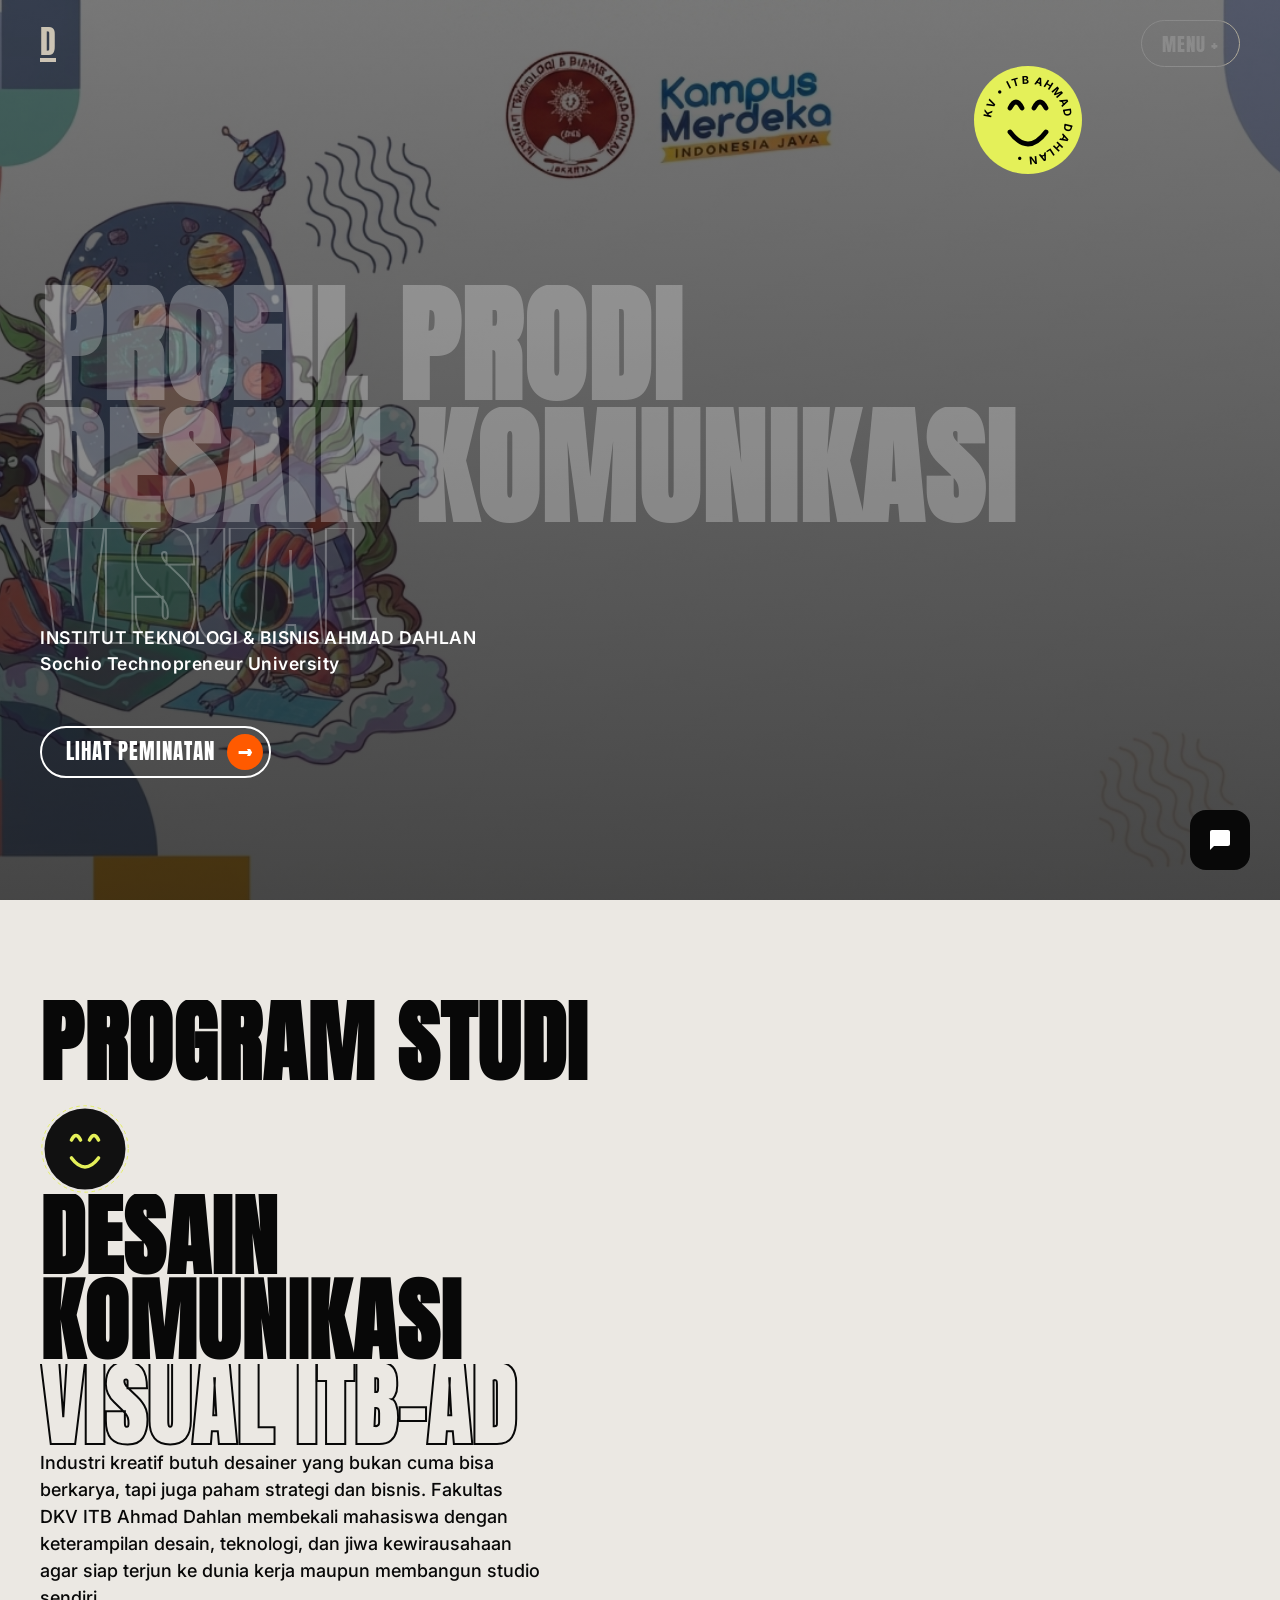
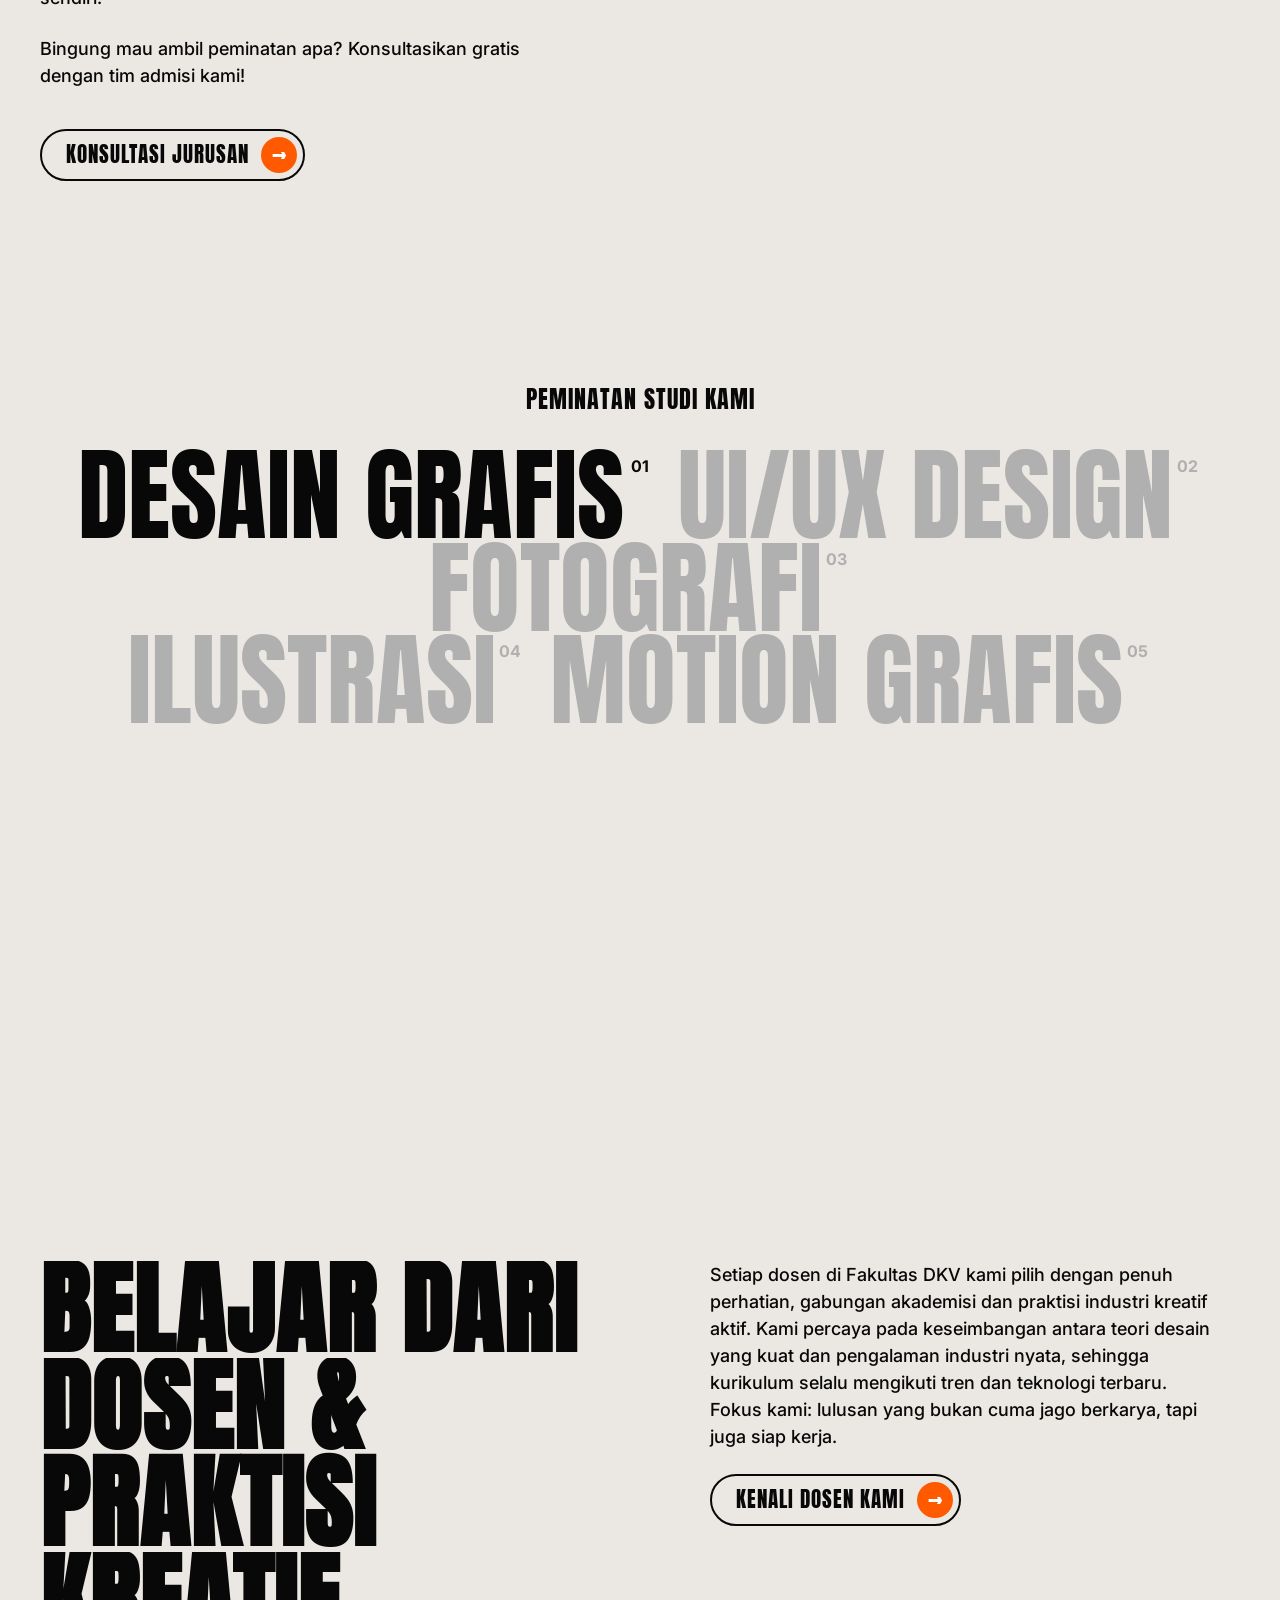
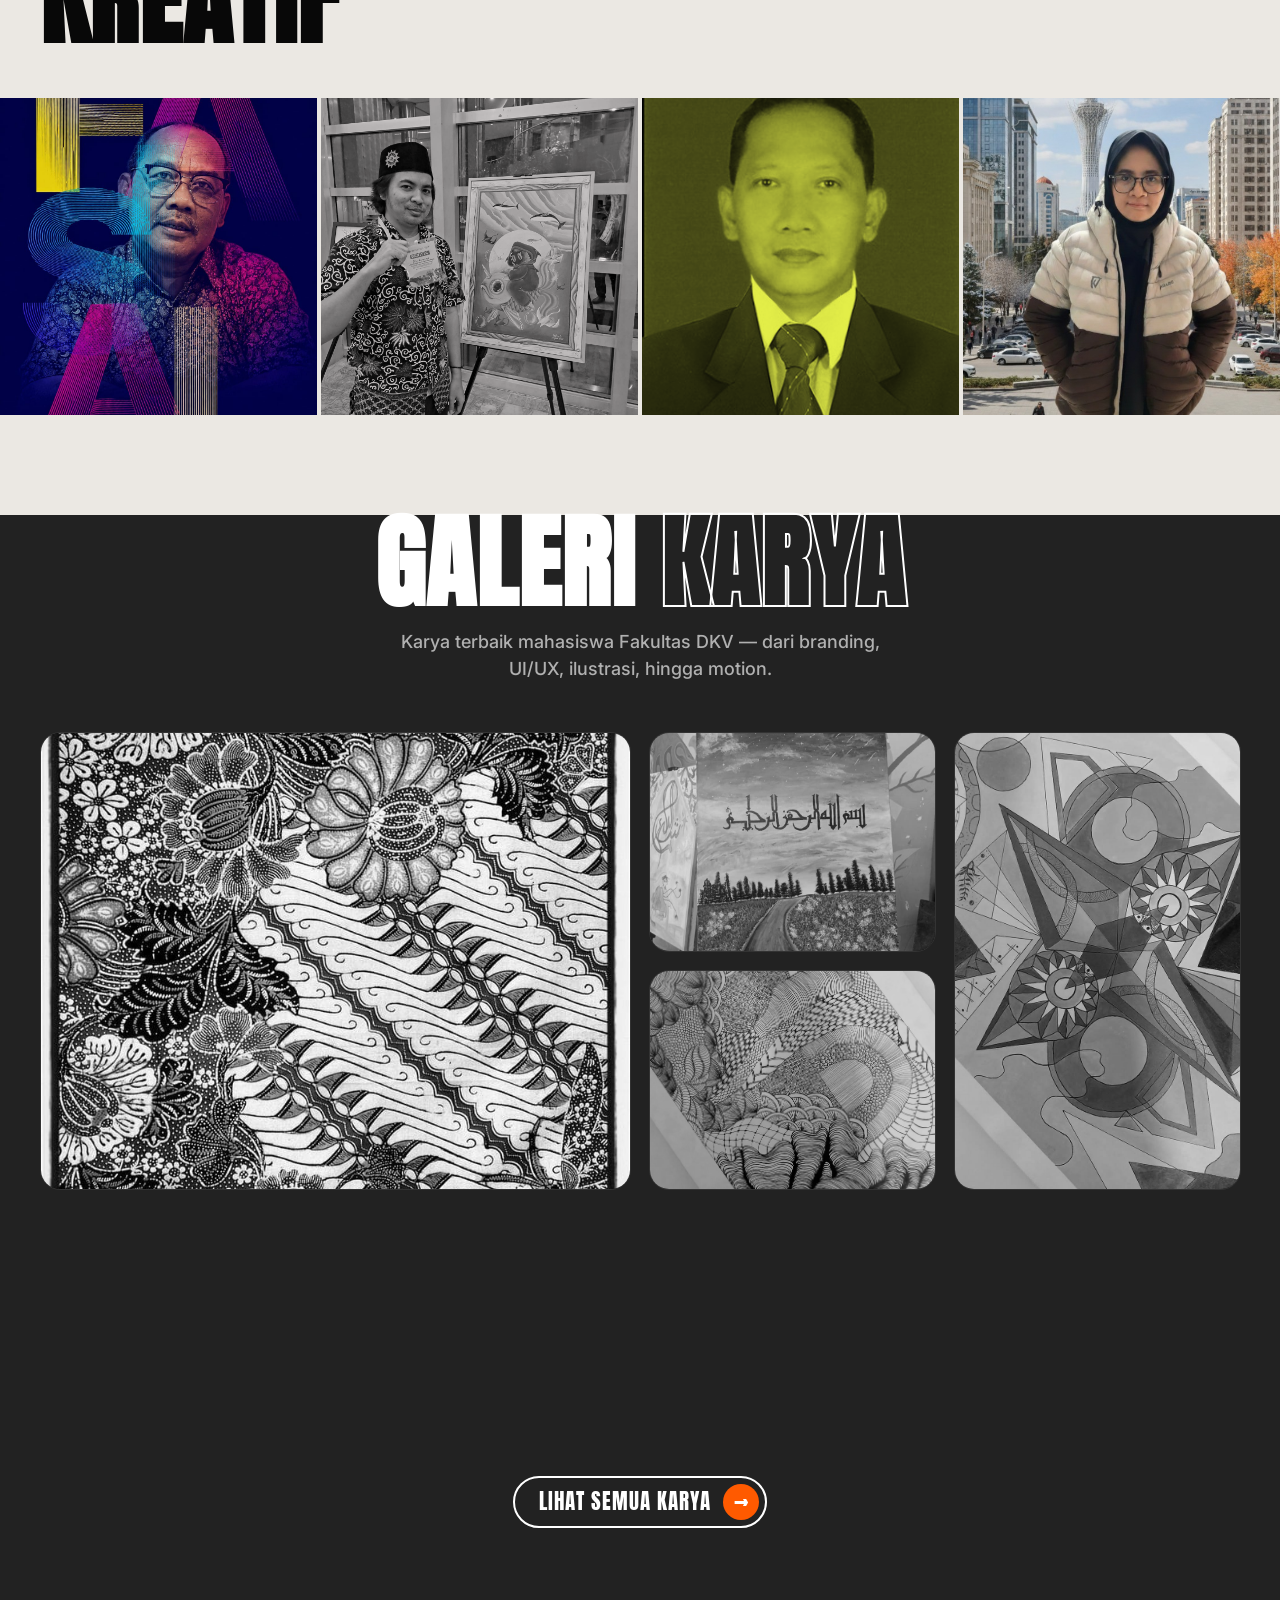
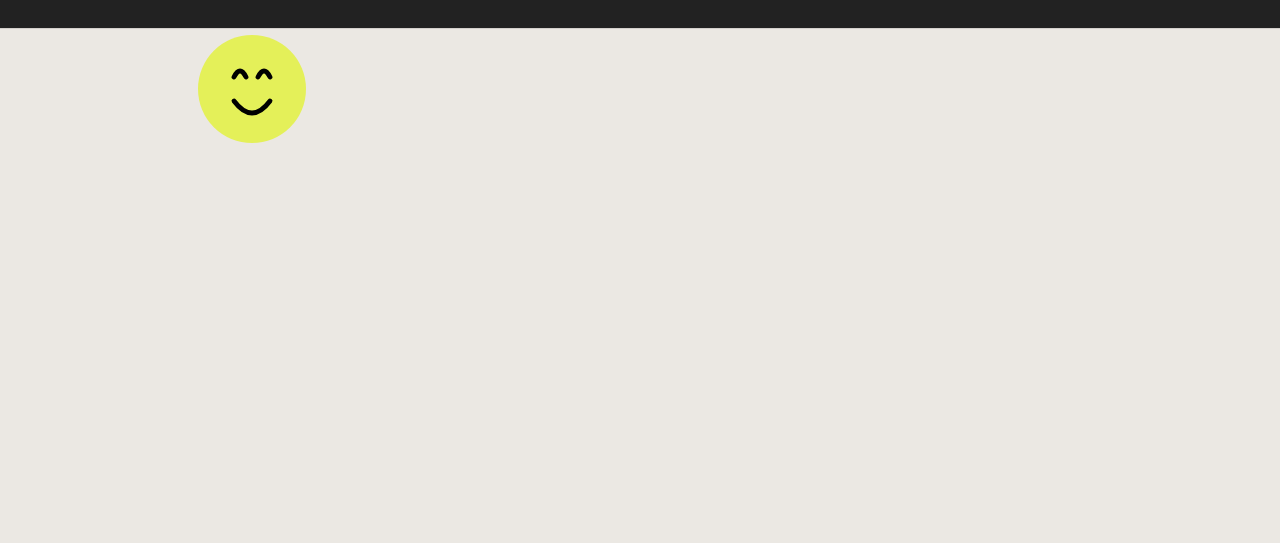
==== commit e5d6fcd7: "index.html" ====
--- a/index.html
+++ b/index.html
@@ -47,7 +47,7 @@
         Sochio Technopreneur University
       </p>
 
-      <a href="faq.html" class="btn btn-pill btn-orange mt-4">
+      <a href="paket_layanan.html" class="btn btn-pill btn-orange mt-4">
         <span class="btn-text">LIHAT PEMINATAN</span>
         <span class="btn-icon">→</span>
       </a>
@@ -207,7 +207,7 @@
         </div>
         <div>
           <ul class="footer-links">
-            <li><a href="faq.html">FAQ</a></li>
+            <li><a href="paket_layanan.html">PEMINATAN</a></li>
             <li><a href="tentang_kami.html">TENTANG KAMI</a></li>
             <li><a href="tim.html">DOSEN</a></li>
           </ul>
@@ -216,7 +216,7 @@
           <ul class="footer-links">
             <li><a href="kontak.html">KONTAK</a></li>
             <li><a href="galeri.html">GALERI KARYA</a></li>
-            
+            <li><a href="paket_layanan.html">Q&amp;A</a></li>
           </ul>
         </div>
         <div>
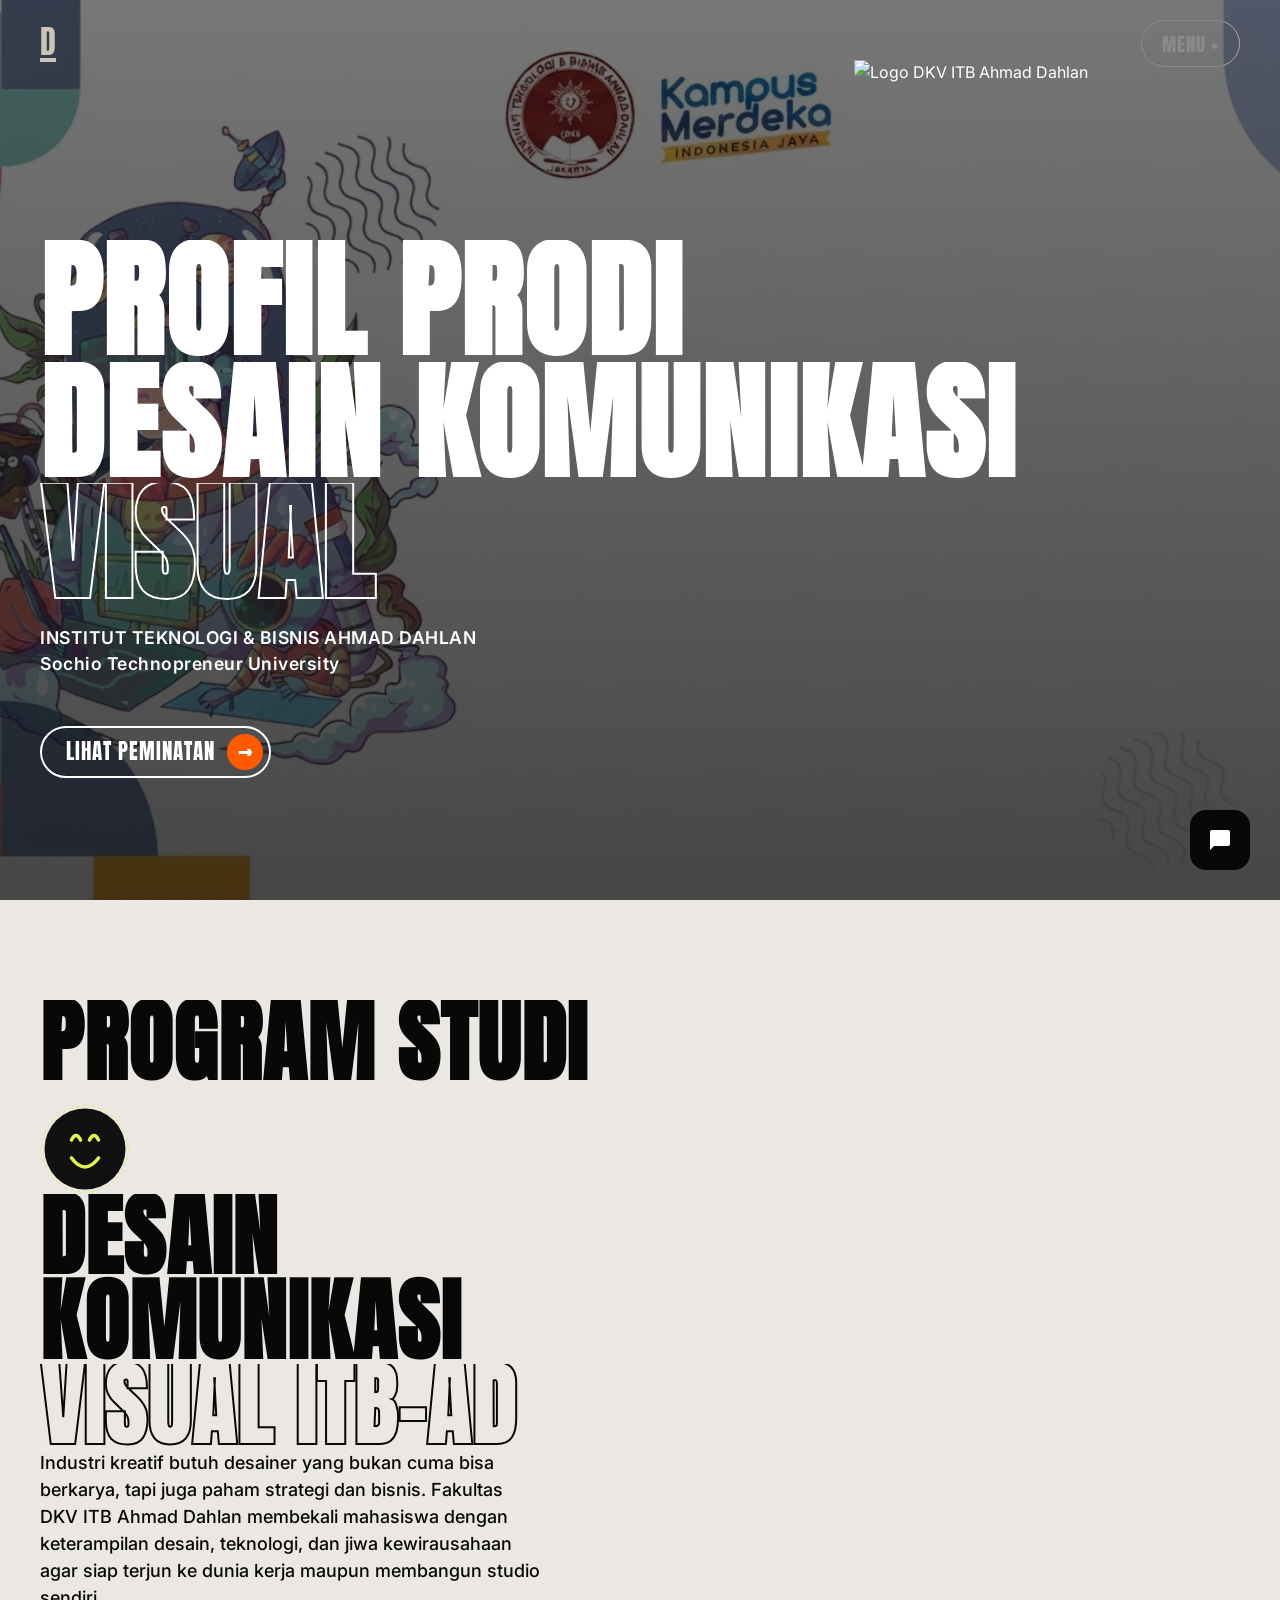
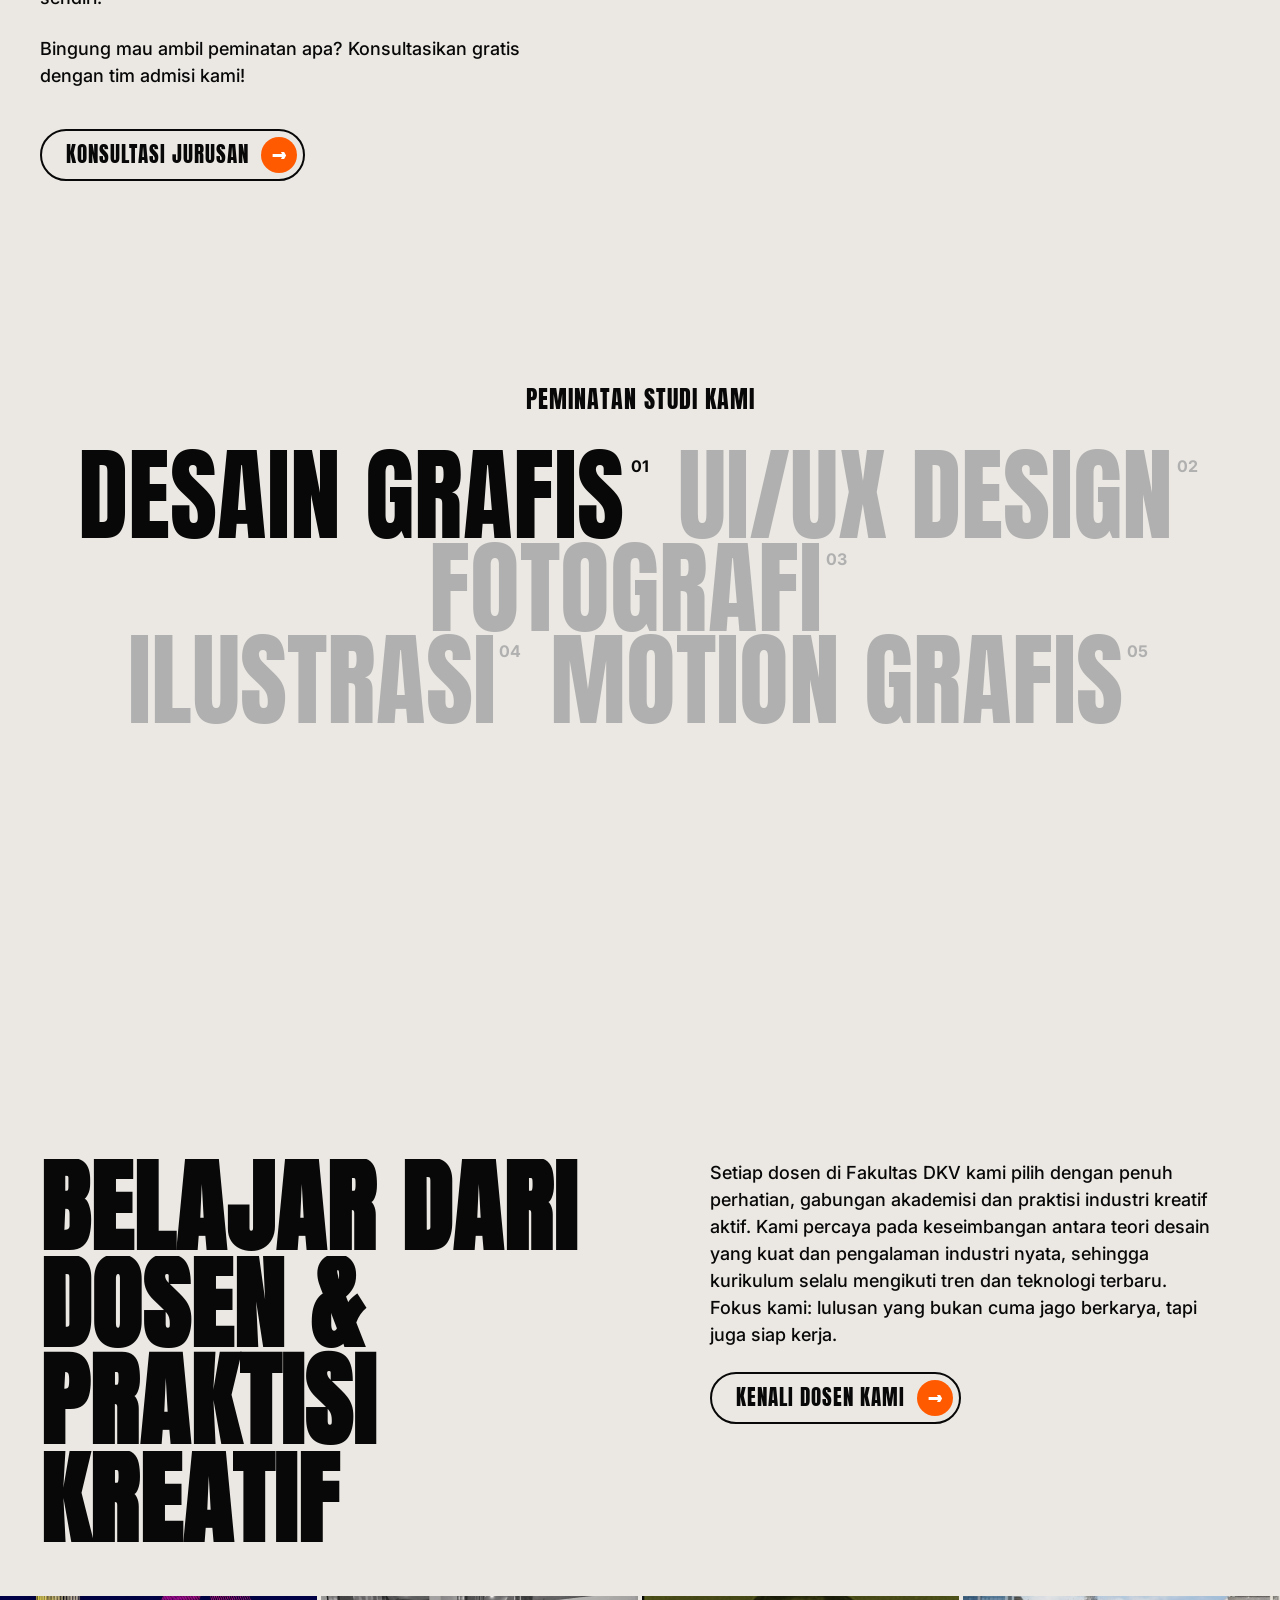
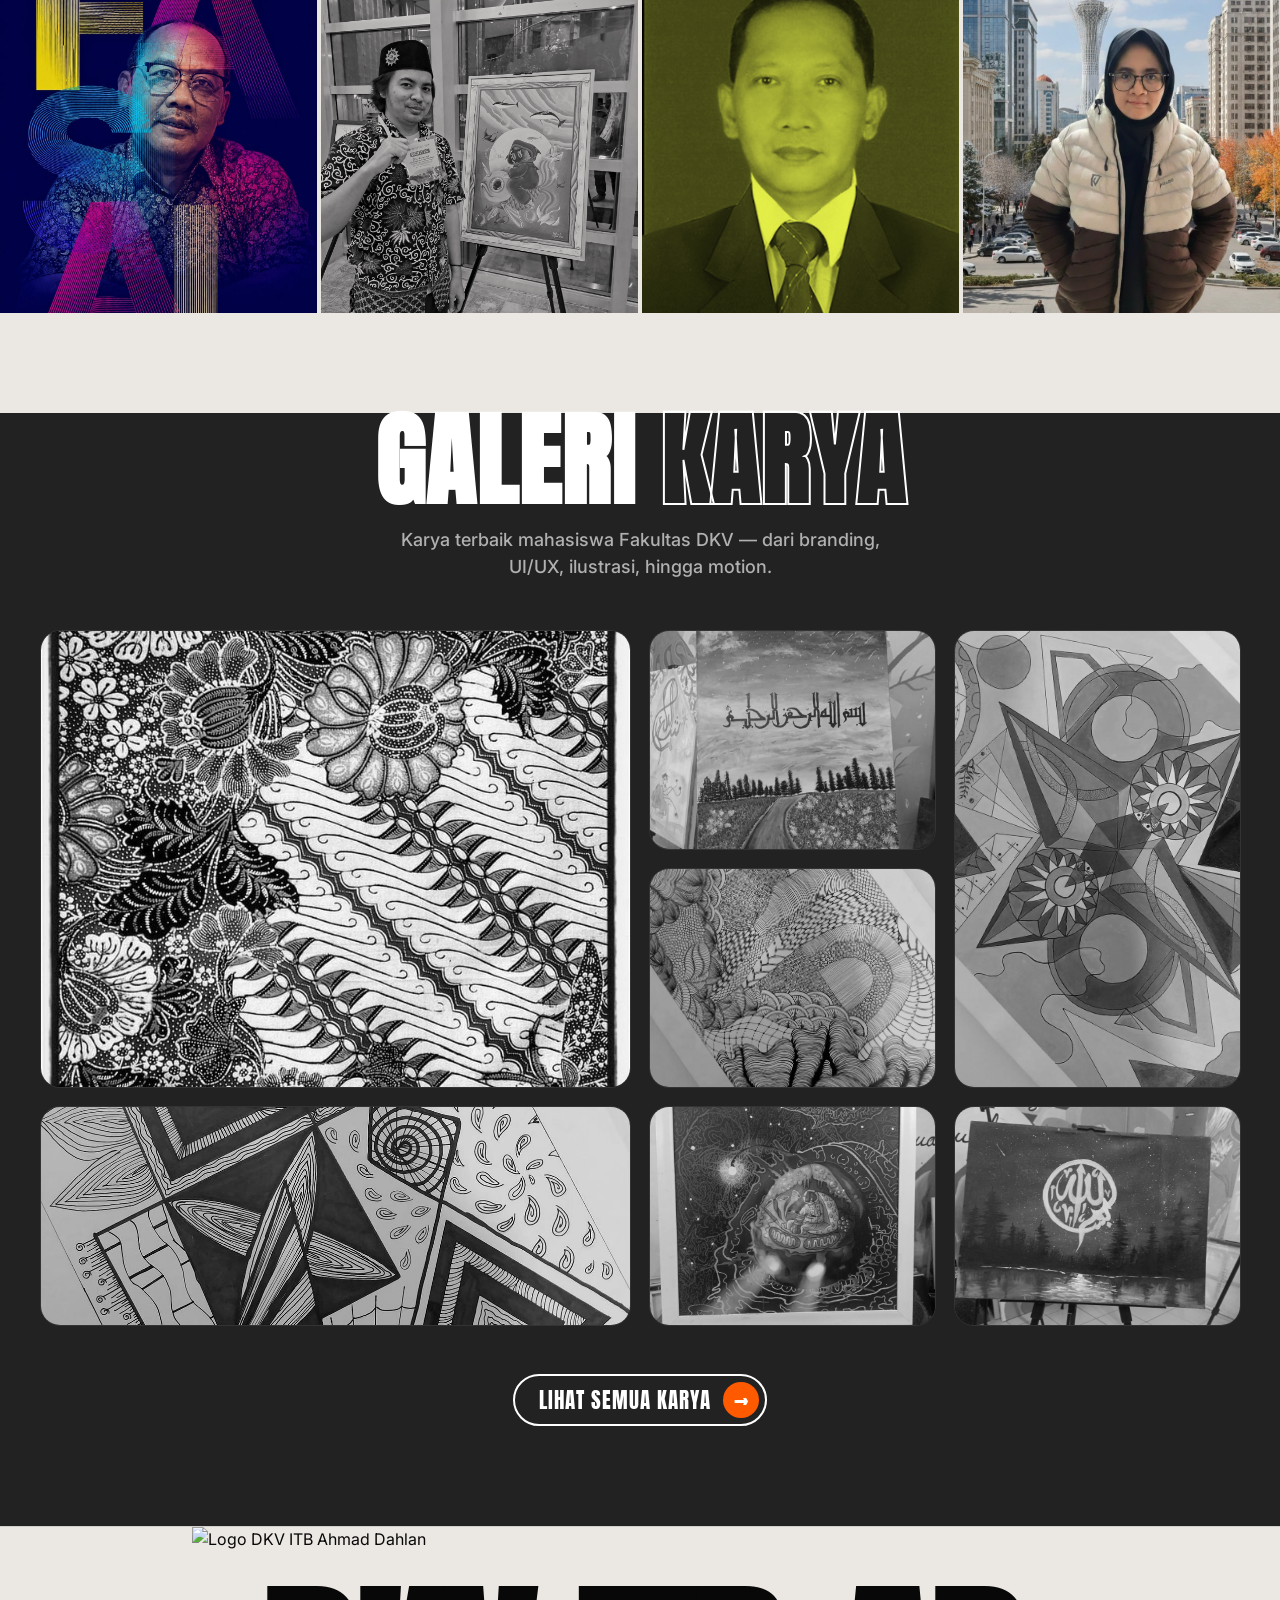
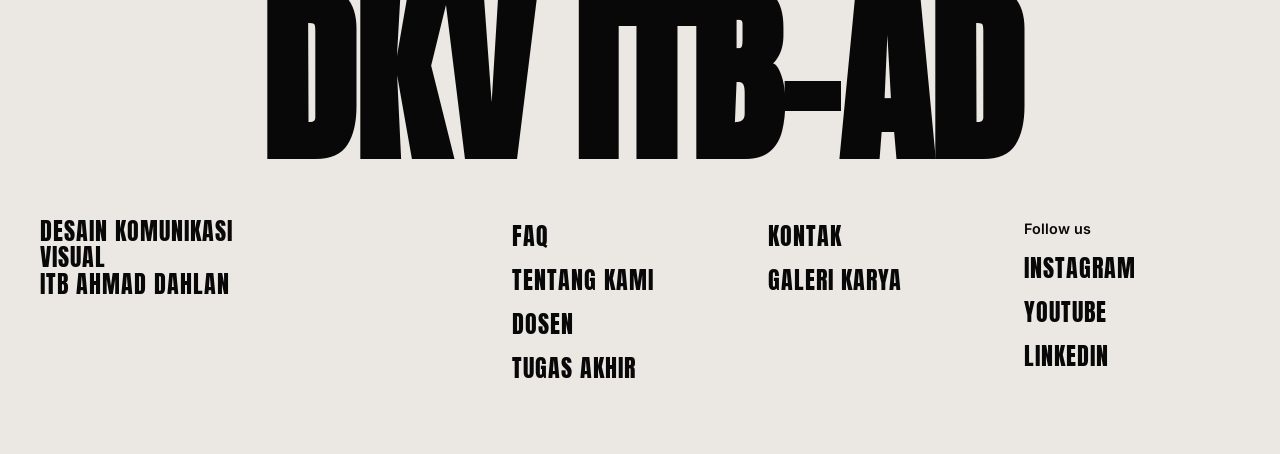
==== commit 2cd054b6: "index.html Replaced SVG badge with an image and updated links." ====
--- a/index.html
+++ b/index.html
@@ -25,16 +25,7 @@
     <div class="container relative">
       <!-- Spinning Badge -->
       <div class="badge-spin">
-        <svg viewBox="0 0 100 100" width="120" height="120">
-          <circle cx="50" cy="50" r="45" fill="#E4F059" />
-          <path d="M 35 40 Q 40 30 45 40 M 65 40 Q 60 30 55 40 M 35 60 Q 50 80 65 60" stroke="#000" stroke-width="4" fill="none" stroke-linecap="round"/>
-          <text x="50" y="50" font-size="9" text-anchor="middle" dominant-baseline="central" fill="#000" style="font-family: 'Inter'; font-weight: bold; letter-spacing: 2px;">
-            <textPath href="#circlePath">FAKULTAS DKV • ITB AHMAD DAHLAN • </textPath>
-          </text>
-          <defs>
-            <path id="circlePath" d="M 50, 50 m -35, 0 a 35,35 0 1,1 70,0 a 35,35 0 1,1 -70,0" />
-          </defs>
-        </svg>
+        <img src="aset/dkv-icon-badge.jpg" alt="Logo DKV ITB Ahmad Dahlan" class="badge-spin-img">
       </div>
 
       <h1 class="hero-title">
@@ -47,7 +38,7 @@
         Sochio Technopreneur University
       </p>
 
-      <a href="paket_layanan.html" class="btn btn-pill btn-orange mt-4">
+      <a href="faq.html" class="btn btn-pill btn-orange mt-4">
         <span class="btn-text">LIHAT PEMINATAN</span>
         <span class="btn-icon">→</span>
       </a>
@@ -76,7 +67,7 @@
       </div>
       <div class="about-image">
         <div class="octagon-mask">
-          <img src="https://images.unsplash.com/photo-1517245386807-bb43f82c33c4?ixlib=rb-4.0.3&auto=format&fit=crop&w=1000&q=80" alt="Mahasiswa DKV ITB Ahmad Dahlan sedang berdiskusi desain">
+          <img src="aset/foto-wisuda-dkv.jpg" alt="Mahasiswa DKV ITB Ahmad Dahlan saat wisuda">
         </div>
       </div>
     </div>
@@ -95,7 +86,7 @@
       </div>
       
       <div class="image-grid mt-4">
-        <div class="img-card"><img src="
+        <div class="img-card"><img src="https://images.unsplash.com/photo-1517245386807-bb43f82c33c4?ixlib=rb-4.0.3&auto=format&fit=crop&w=600&q=80" alt="Peminatan Desain Grafis"></div>
         <div class="img-card"><img src="https://images.unsplash.com/photo-1559028012-481c04fa702d?ixlib=rb-4.0.3&auto=format&fit=crop&w=600&q=80" alt="Peminatan UI/UX Design"></div>
         <div class="img-card date-card">
           <div class="date-badge">SUDAH<br><span>12</span><br>TAHUN</div>
@@ -194,10 +185,7 @@
   <footer class="footer mesh-bg">
     <div class="container relative">
       <div class="badge-spin badge-footer">
-        <svg viewBox="0 0 100 100" width="120" height="120">
-          <circle cx="50" cy="50" r="45" fill="#E4F059" />
-          <path d="M 35 40 Q 40 30 45 40 M 65 40 Q 60 30 55 40 M 35 60 Q 50 80 65 60" stroke="#000" stroke-width="4" fill="none" stroke-linecap="round"/>
-        </svg>
+        <img src="aset/dkv-icon-badge.jpg" alt="Logo DKV ITB Ahmad Dahlan" class="badge-spin-img">
       </div>
       <h1 class="footer-title">DKV ITB-AD</h1>
       
@@ -207,16 +195,17 @@
         </div>
         <div>
           <ul class="footer-links">
-            <li><a href="paket_layanan.html">PEMINATAN</a></li>
+            <li><a href="faq.html">FAQ</a></li>
             <li><a href="tentang_kami.html">TENTANG KAMI</a></li>
             <li><a href="tim.html">DOSEN</a></li>
+            <li><a href="tugas_akhir.html">TUGAS AKHIR</a></li>
           </ul>
         </div>
         <div>
           <ul class="footer-links">
             <li><a href="kontak.html">KONTAK</a></li>
             <li><a href="galeri.html">GALERI KARYA</a></li>
-            <li><a href="paket_layanan.html">Q&amp;A</a></li>
+            
           </ul>
         </div>
         <div>
@@ -236,6 +225,6 @@
     <svg viewBox="0 0 24 24" width="24" height="24" fill="currentColor"><path d="M20 2H4C2.9 2 2 2.9 2 4V22L6 18H20C21.1 18 22 17.1 22 16V4C22 2.9 21.1 2 20 2Z"/></svg>
   </div>
 
-  <script src="script.js"></script>
+  <script src="script.js?v=2"></script>
 </body>
 </html>
